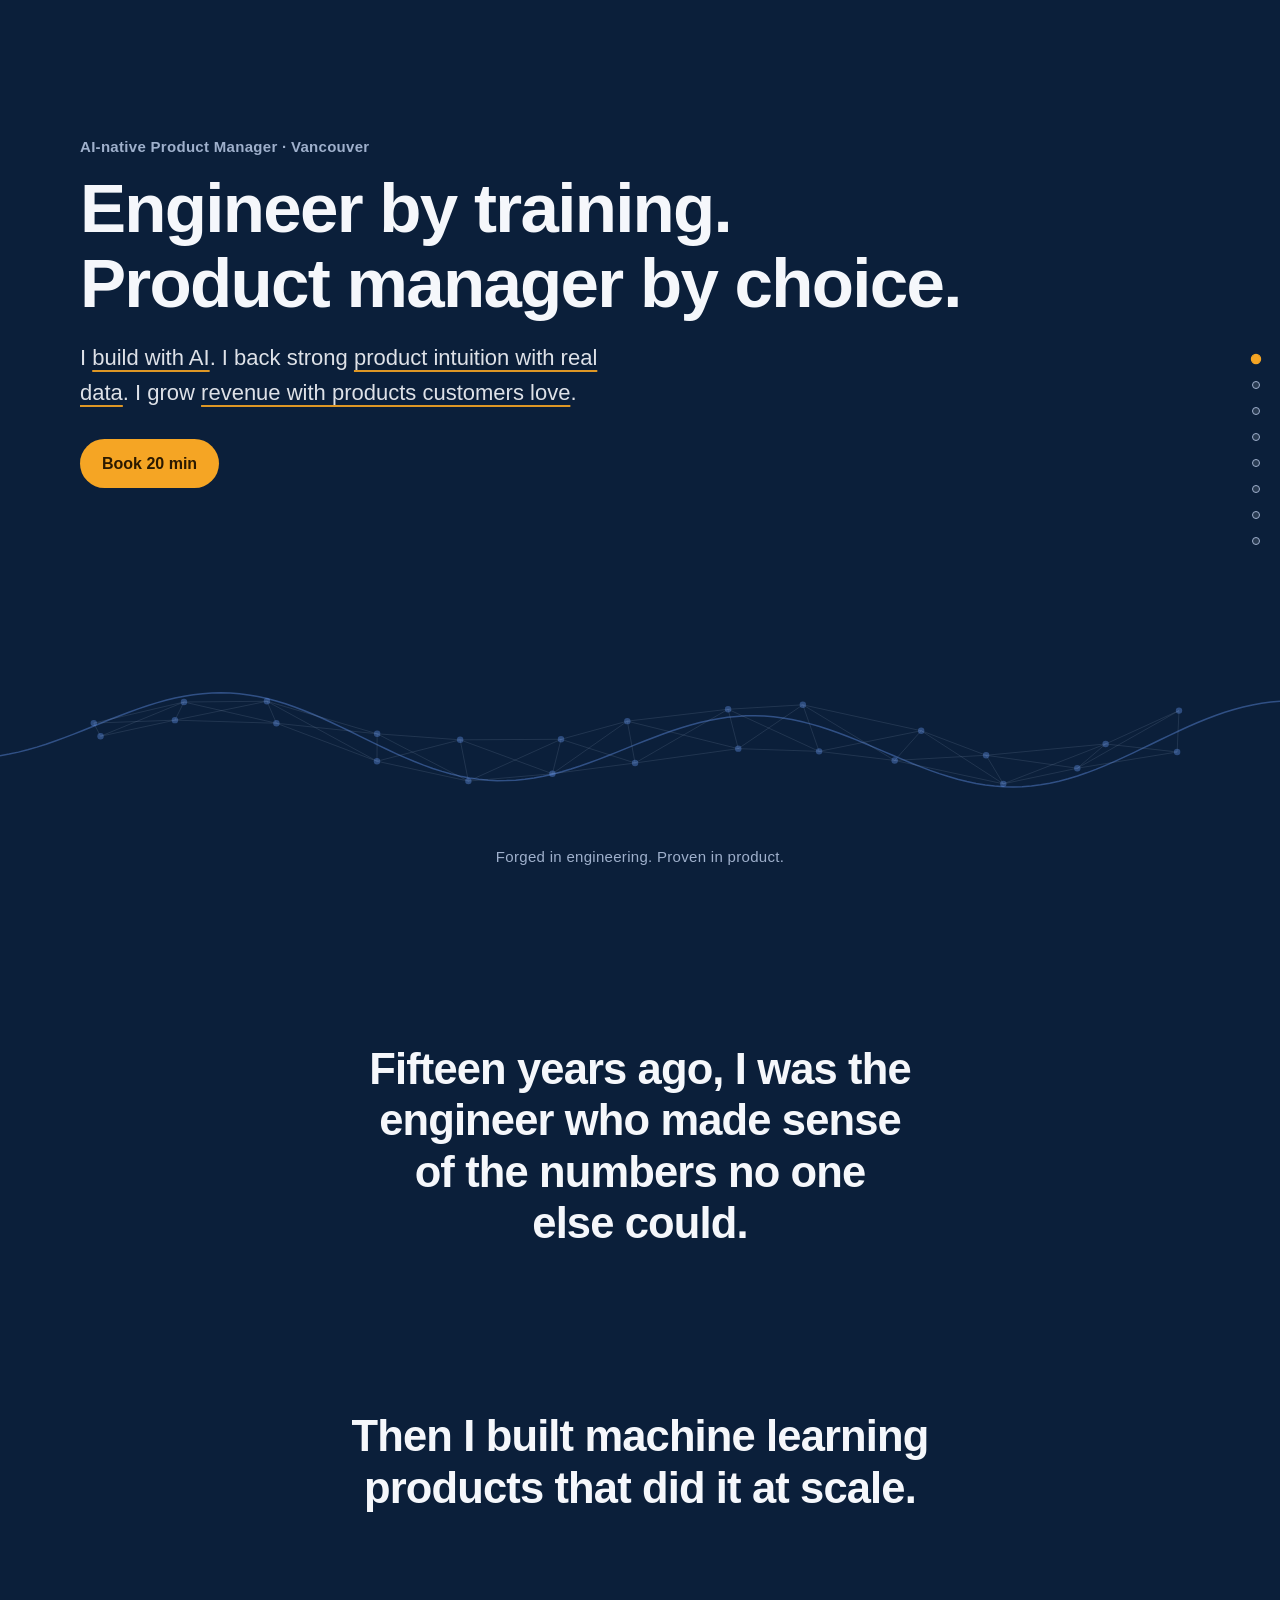
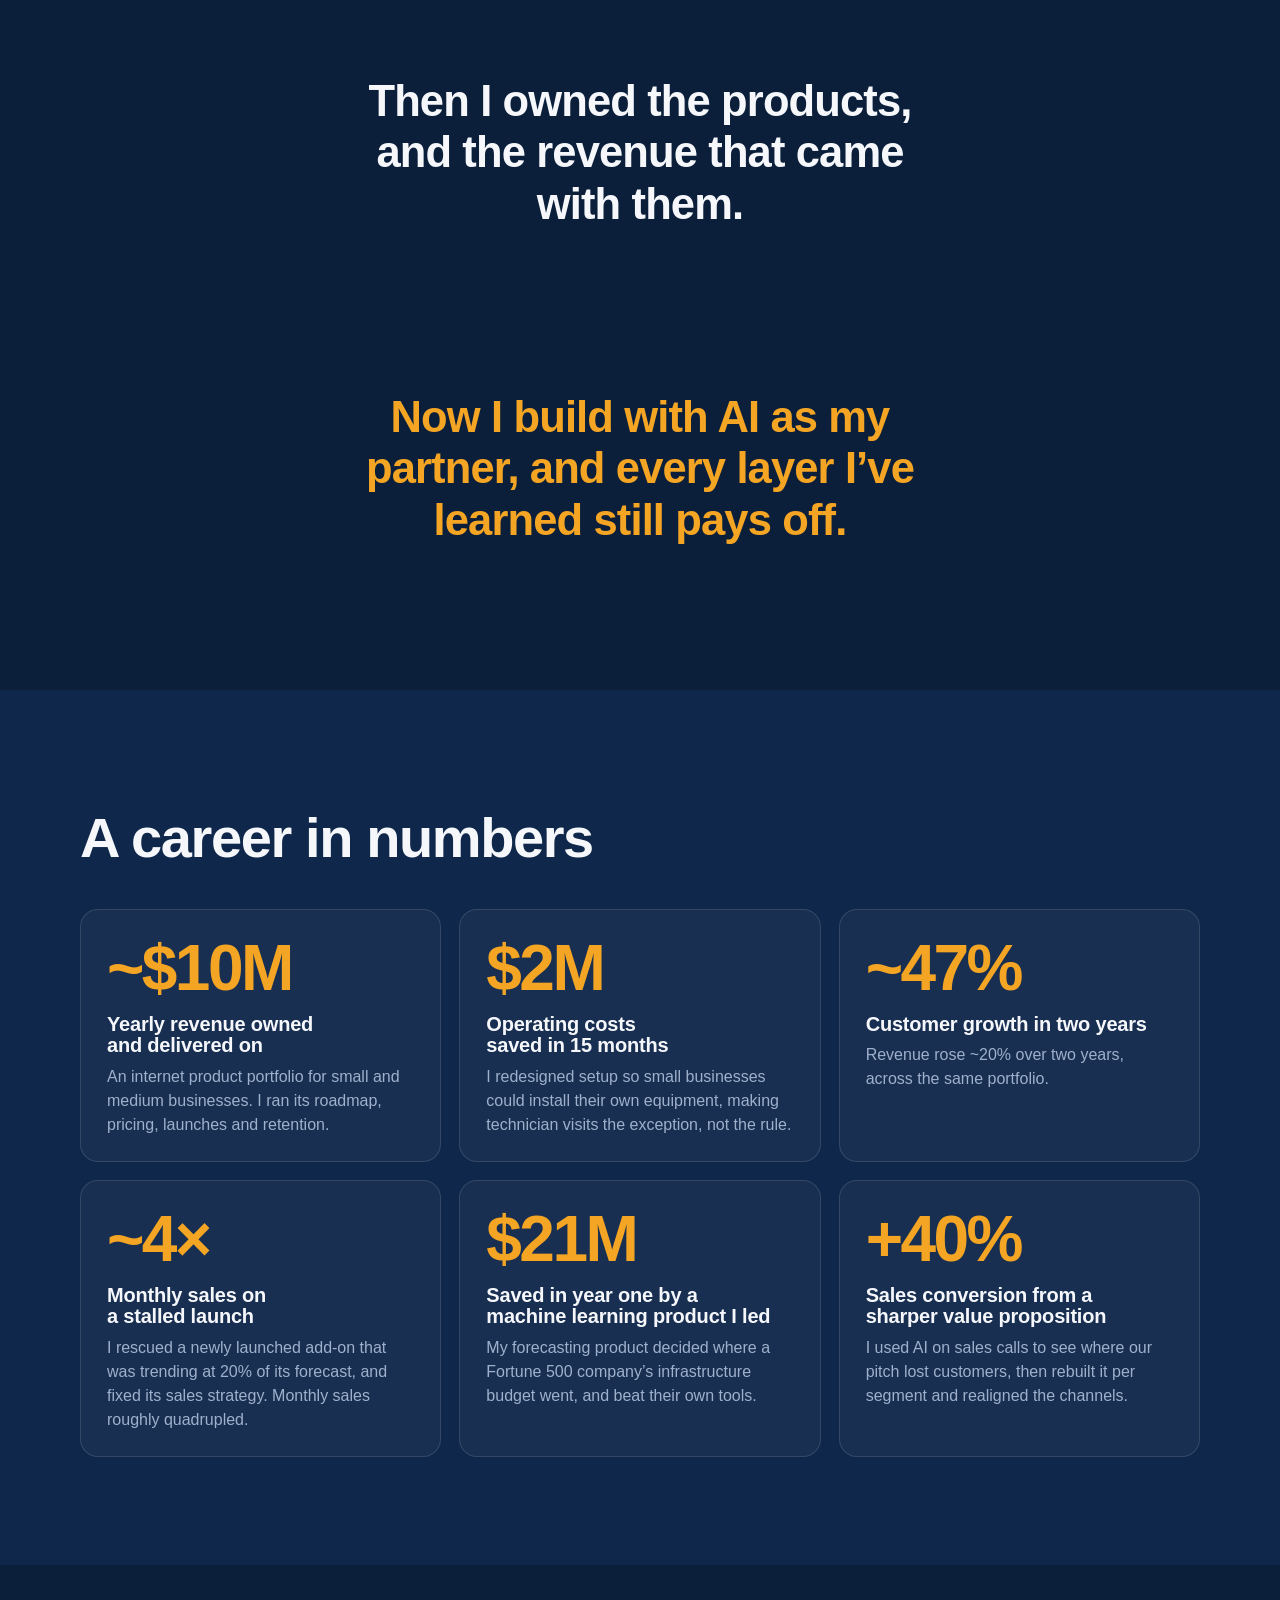
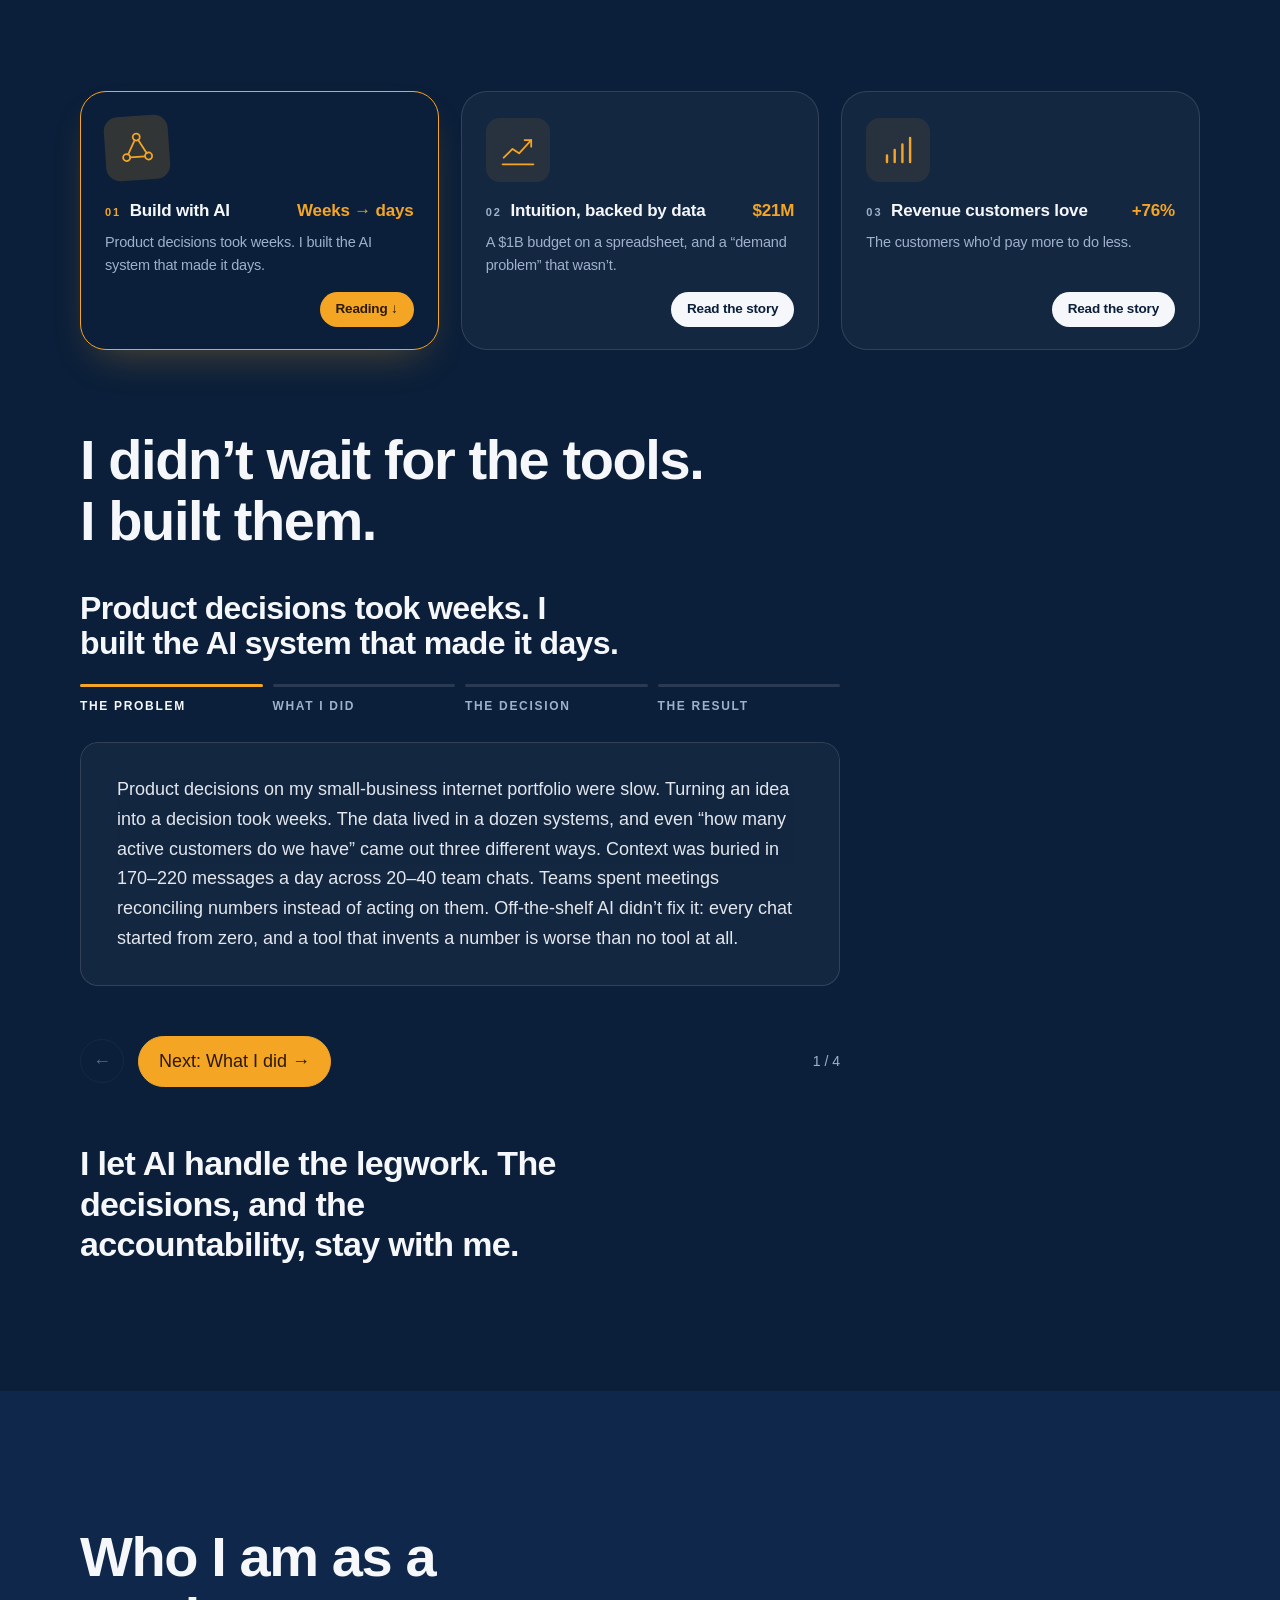
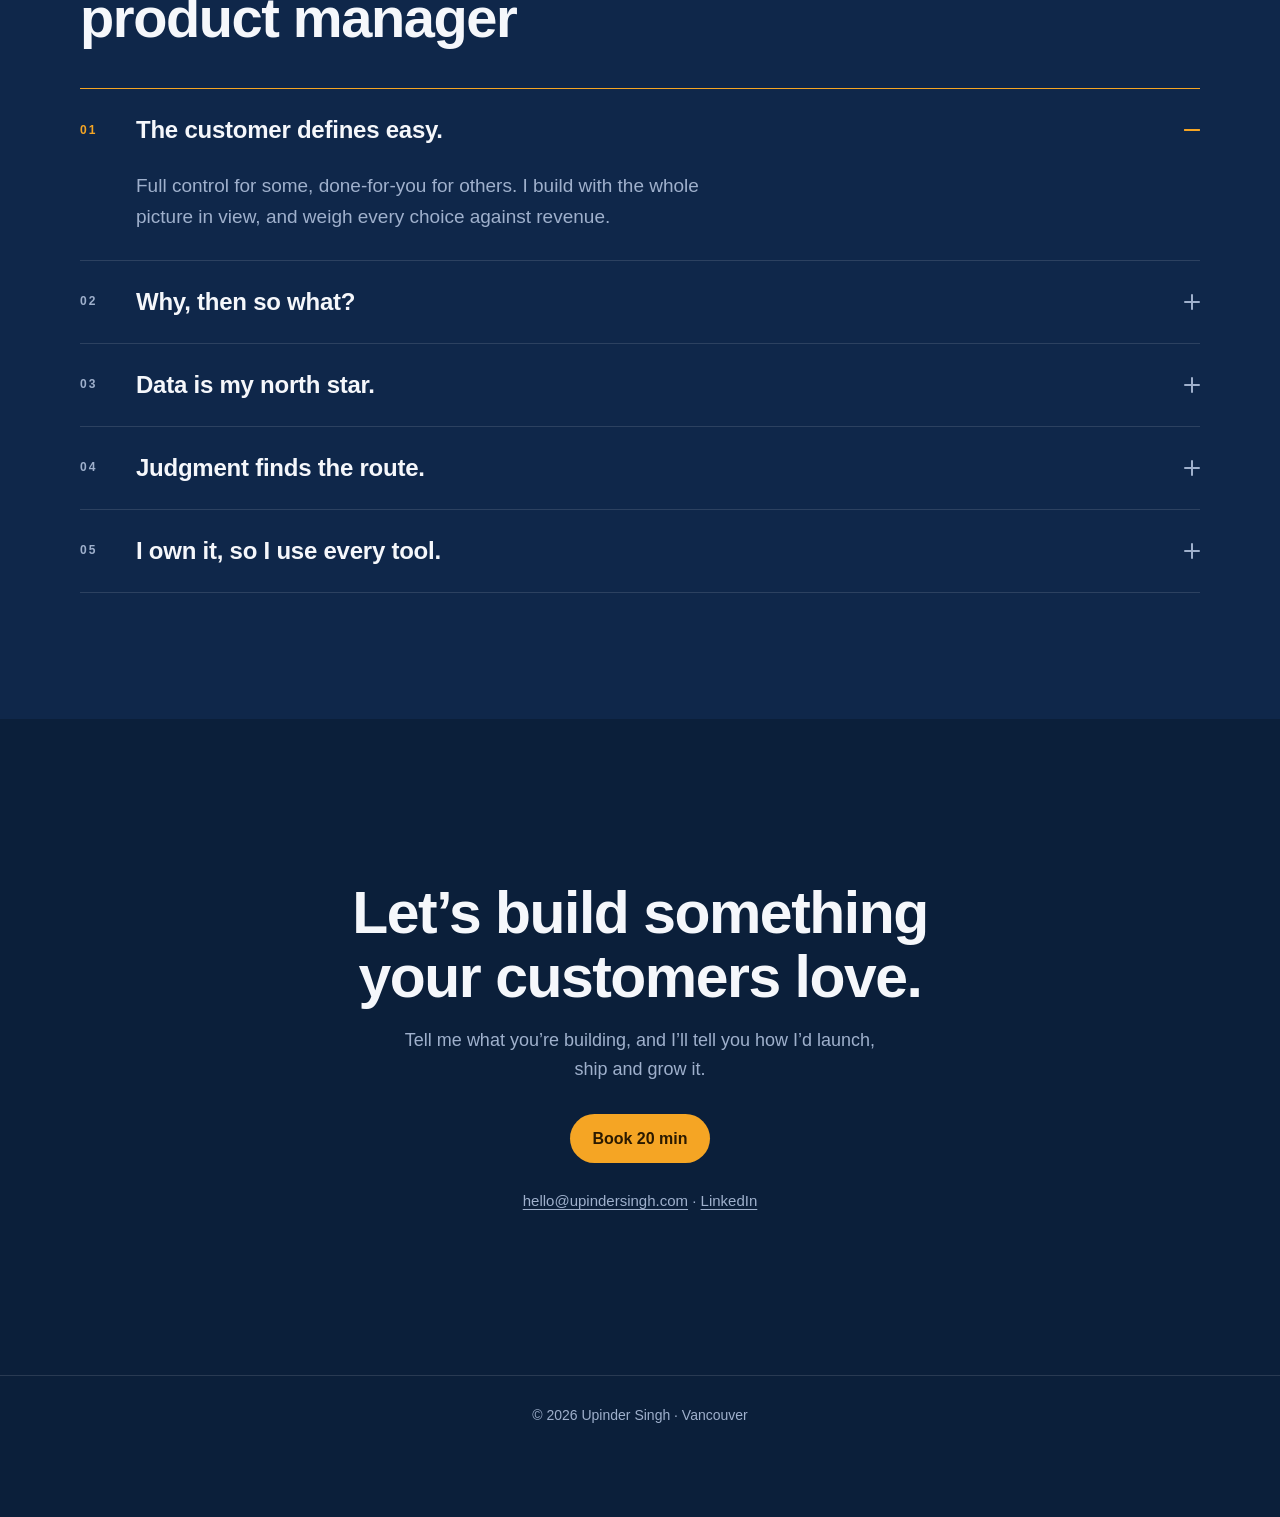
==== public/index.html @ 611c1282 "First Commit" ====
<!DOCTYPE html>
<html lang="en">
<head>
<meta charset="utf-8">
<meta name="viewport" content="width=device-width,initial-scale=1">
<title>Upinder Singh &middot; AI-native Product Manager</title>
<meta name="description" content="Upinder Singh &middot; AI-native Product Manager. I build with AI. I back strong product intuition with real data. I grow revenue with products customers love.">
<link rel="canonical" href="https://upindersingh.com/">
<meta property="og:type" content="website">
<meta property="og:url" content="https://upindersingh.com/">
<meta property="og:title" content="Upinder Singh &middot; AI-native Product Manager">
<meta property="og:description" content="Upinder Singh &middot; AI-native Product Manager. I build with AI. I back strong product intuition with real data. I grow revenue with products customers love.">
<meta property="og:site_name" content="Upinder Singh">
<meta property="og:locale" content="en_CA">
<meta property="og:image" content="https://upindersingh.com/og-image.png">
<meta property="og:image:width" content="1200">
<meta property="og:image:height" content="630">
<meta property="og:image:alt" content="Upinder Singh, AI-native Product Manager, Vancouver">
<meta name="twitter:card" content="summary_large_image">
<meta name="twitter:image" content="https://upindersingh.com/og-image.png">
<meta name="color-scheme" content="dark">
<meta name="theme-color" content="#0b1f3a">
<link rel="icon" href="/favicon.ico" sizes="32x32">
<link rel="icon" href="/favicon.svg" type="image/svg+xml">
<link rel="apple-touch-icon" href="/apple-touch-icon.png">
<script src="/js/flag.2026112501.js"></script>
<link rel="stylesheet" href="/css/site.2026112511.css">
<script src="/js/site.2026112511.js" defer></script>
<script type="application/ld+json">{"@context":"https://schema.org","@type":"Person","name":"Upinder Singh","jobTitle":"AI-native Product Manager","url":"https://upindersingh.com/","address":{"@type":"PostalAddress","addressLocality":"Vancouver","addressRegion":"BC","addressCountry":"CA"},"sameAs":["https://www.linkedin.com/in/upindersingh86"]}</script>
</head>
<body>
<a class="skip" href="#main">Skip to content</a>

<nav class="nav" aria-label="Sections">
  <a href="#hero" data-s="hero"><span>Intro</span><i></i></a>
  <a href="#years" data-s="years"><span>15 years</span><i></i></a>
  <a href="#numbers" data-s="numbers"><span>Numbers</span><i></i></a>
  <a href="#build" data-s="build"><span>Build with AI</span><i></i></a>
  <a href="#data" data-s="data"><span>Intuition + data</span><i></i></a>
  <a href="#revenue" data-s="revenue"><span>Revenue</span><i></i></a>
  <a href="#who" data-s="who"><span>Who I am</span><i></i></a>
  <a href="#book" data-s="book"><span>Book</span><i></i></a>
</nav>


<main id="main">
<section id="hero" aria-label="Introduction">
  <canvas id="wave" aria-hidden="true"></canvas>
  <div class="hint" id="prompt" aria-hidden="true">Move to tune <span class="meter"><i id="meter"></i></span></div>
  <div class="heroCopy">
    <div class="wrap">
      <div class="kicker">AI-native Product Manager &middot;&nbsp;Vancouver</div>
      <h1>Engineer by training.<br>Product manager by&nbsp;choice.</h1>
      <p class="sub">I <a class="u" href="#build">build with AI</a>. I back strong <a class="u" href="#data">product intuition with real data</a>. I grow <a class="u" href="#revenue">revenue with products customers love</a>.</p>
      <a class="btn" href="https://cal.com/meet-upinder/intro" target="_blank" rel="noopener noreferrer">Book 20 min<span class="sr"> (opens in a new tab)</span></a>
    </div>
  </div>
  <div class="tag">Forged in engineering. Proven in&nbsp;product.</div>
</section>

<section id="years" aria-label="Fifteen years">
  <div class="wrap lines">
    <p>Fifteen years ago, I was the engineer who made sense of the numbers no one else could.</p>
    <p>Then I built machine learning products that did it at scale.</p>
    <p>Then I owned the products, and the revenue that came with them.</p>
    <p class="em">Now I build with AI as my partner, and every layer I&rsquo;ve learned still pays off.</p>
  </div>
</section>

<section id="numbers" aria-labelledby="numH">
  <div class="wrap">
    <h2 class="secH" id="numH">A career in numbers</h2>
    <div class="tiles">
      <div class="tile rv"><div class="n" data-p="~$" data-v="10" data-s="M"><span class="cnt" aria-hidden="true">~$10M</span><span class="sr">~$10M</span></div><h3>Yearly revenue owned and delivered on</h3><p>An internet product portfolio for small and medium businesses. I ran its roadmap, pricing, launches and retention.</p></div>
      <div class="tile rv"><div class="n" data-p="$" data-v="2" data-s="M"><span class="cnt" aria-hidden="true">$2M</span><span class="sr">$2M</span></div><h3>Operating costs saved in 15 months</h3><p>I redesigned setup so small businesses could install their own equipment, making technician visits the exception, not the rule.</p></div>
      <div class="tile rv"><div class="n" data-p="~" data-v="47" data-s="%"><span class="cnt" aria-hidden="true">~47%</span><span class="sr">~47%</span></div><h3>Customer growth in two years</h3><p>Revenue rose ~20% over two years, across the same portfolio.</p></div>
      <div class="tile rv"><div class="n" data-p="~" data-v="4" data-s="&times;"><span class="cnt" aria-hidden="true">~4&times;</span><span class="sr">~4&times;</span></div><h3>Monthly sales on a stalled launch</h3><p>I rescued a newly launched add-on that was trending at 20% of its forecast, and fixed its sales strategy. Monthly sales roughly quadrupled.</p></div>
      <div class="tile rv"><div class="n" data-p="$" data-v="21" data-s="M"><span class="cnt" aria-hidden="true">$21M</span><span class="sr">$21M</span></div><h3>Saved in year one by a machine learning product I led</h3><p>My forecasting product decided where a Fortune 500 company&rsquo;s infrastructure budget went, and beat their own tools.</p></div>
      <div class="tile rv"><div class="n" data-p="+" data-v="40" data-s="%"><span class="cnt" aria-hidden="true">+40%</span><span class="sr">+40%</span></div><h3>Sales conversion from a sharper value proposition</h3><p>I used AI on sales calls to see where our pitch lost customers, then rebuilt it per segment and realigned the channels.</p></div>
    </div>
  </div>
</section>

<section id="proof" aria-label="Proof of the three promises">
 <div class="wrap">
  <nav class="tabs pcards" aria-label="Pillars">
    <a class="tab pcard" href="#build" data-t="build"><span class="pvizw"><svg class="picon" viewBox="0 0 40 40" aria-hidden="true" focusable="false"><g fill="none" stroke="#f5a524" stroke-width="1.6" stroke-linecap="round"><circle cx="10" cy="28" r="3.2"/><circle cx="20" cy="10" r="3.2"/><circle cx="30" cy="28" r="3.2"/><path d="M11.6 25.2L18.4 12.8M21.6 12.8L28.4 25.2M13.2 28H26.8"/></g></svg></span><span class="pbody"><span class="ptop"><span class="ptl"><span class="tn">01</span> <span class="tl">Build with AI</span></span><span class="pstat">Weeks &rarr; days</span></span><span class="pdesc">Product decisions took weeks. I built the AI system that made it days.</span><span class="pbtn"><span class="pb1">Read the story</span><span class="pb2">Reading &darr;</span></span></span></a>
    <a class="tab pcard" href="#data" data-t="data"><span class="pvizw"><svg class="picon" viewBox="0 0 40 40" aria-hidden="true" focusable="false"><g fill="none" stroke="#f5a524" stroke-width="1.6" stroke-linecap="round" stroke-linejoin="round"><path d="M6 33H34"/><path d="M7 27L15 19L21 23L32 11"/><path d="M26 11H32V17"/></g></svg></span><span class="pbody"><span class="ptop"><span class="ptl"><span class="tn">02</span> <span class="tl">Intuition, backed by data</span></span><span class="pstat">$21M</span></span><span class="pdesc">A $1B budget on a spreadsheet, and a &ldquo;demand problem&rdquo; that wasn&rsquo;t.</span><span class="pbtn"><span class="pb1">Read the story</span><span class="pb2">Reading &darr;</span></span></span></a>
    <a class="tab pcard" href="#revenue" data-t="revenue"><span class="pvizw"><svg class="picon" viewBox="0 0 40 40" aria-hidden="true" focusable="false"><g fill="none" stroke="#f5a524" stroke-width="2.2" stroke-linecap="round"><path d="M10 31V25M17 31V20M24 31V15M31 31V9"/></g></svg></span><span class="pbody"><span class="ptop"><span class="ptl"><span class="tn">03</span> <span class="tl">Revenue customers love</span></span><span class="pstat">+76%</span></span><span class="pdesc">The customers who&rsquo;d pay more to do less.</span><span class="pbtn"><span class="pb1">Read the story</span><span class="pb2">Reading &darr;</span></span></span></a>
  </nav>

  <div class="panel" id="build" aria-labelledby="buildH">
    <div class="lab">01 &middot; Build with AI</div>
    <h2 class="secH" id="buildH">I didn&rsquo;t wait for the tools.<br class="d"> I&nbsp;built&nbsp;them.</h2>
    <article class="story">
      <span class="stat">Weeks &rarr; days</span><h3 class="storyH">Product decisions took weeks. I built the AI system that made it days.</h3>
      <div class="beats">
        <div class="bcard rv"><div class="k">The problem</div><p>Product decisions on my small-business internet portfolio were slow. Turning an idea into a decision took weeks. The data lived in a dozen systems, and even &ldquo;how many active customers do we have&rdquo; came out three different ways. Context was buried in 170&ndash;220 messages a day across 20&ndash;40 team chats. Teams spent meetings reconciling numbers instead of acting on them. Off-the-shelf AI didn&rsquo;t fix it: every chat started from zero, and a tool that invents a number is worse than no tool at all.</p></div>
        <div class="bcard rv"><div class="k">What I did</div><p>I designed and built my own AI operating system for product work, from scratch, on Claude and Google&rsquo;s tools. A lead agent routes each question to one of about 10 specialist agents covering areas like retention, growth, pricing and operations. One of them exists only to attack every plan before it reaches leadership. A decision ledger keeps a running record of what was decided, why, and on what evidence, so nothing is forgotten between conversations. Underneath it, I joined three separate systems into one dataset on Google Cloud Platform (GCP).</p></div>
        <div class="bcard rv"><div class="k">The decision</div><p>I built in two rules most AI setups skip. The first: autonomy is proven, not assumed. A new agent only drafts, every number needs a source, and I approve. As its track record builds, it moves up approval tiers and handles routine calls on its own; if its scores slip, it moves back down. The second: every agent has to earn its place. I started with 20, saw them overlapping and blurring who owned what, and cut back to about 10. Each is now scored on what it adds, and the weak ones get merged or retired.</p></div>
        <div class="bcard rv"><div class="k">The result</div><p>Ideation to product decision went from weeks to days. Three conflicting customer counts became one trusted number. Twenty-five data disputes went into a single log, and each one was tracked to an answer instead of being re-argued. Two hundred messages a day became one ranked brief. A weekly leadership report that took half a day now builds itself from live data.</p></div>
      </div>
    </article>
    <p class="closer rv">I let AI handle the legwork. The decisions, and the accountability, stay with&nbsp;me.</p>
  </div>

  <div class="panel" id="data" aria-labelledby="dataH">
    <div class="lab">02 &middot; Intuition, backed by data</div>
    <h2 class="secH" id="dataH">Intuition guides.<br class="d"> Data&nbsp;anchors.</h2>
    <p class="intro rv">Any system is only as good as the numbers going into it. Reporting what a number says is easy. I&rsquo;ve spent fifteen years asking why it says that, and what it costs the business if nobody asks.</p>
    <article class="story">
      <span class="stat">$21M saved in year one</span><h3 class="storyH">$1B a year, planned on a spreadsheet that was wrong 4 times in&nbsp;10</h3>
      <div class="beats">
        <div class="bcard rv"><div class="k">The problem</div><p>Our Fortune 500 client spends about $1B a year on infrastructure in one region alone. Their leadership set us an audacious goal: cut that spend by 10% within two years and improve customer experience at the same time. But the static, outdated spreadsheet-based solution they used to decide where to upgrade got only 59% of the calls right. Money went into upgrades nobody needed, while places that did need one were missed and customers there lived with slow service.</p></div>
        <div class="bcard rv"><div class="k">What I did</div><p>I was the lead product manager for a Bay Area AI startup&rsquo;s flagship machine learning product: a forecaster that studies years of usage history to predict where demand will outgrow what&rsquo;s in place, so money goes there first. The existing solution ran on rules that looked back only 18 months, so I trained our model on 36, long enough to tell a one-off spike from real growth. From there I kept tuning the model&rsquo;s parameters so it got sharper with every round. Before any change counted, I ran it against new builds still waiting for funding, to see which ones the model would back and which it would hold.</p></div>
        <div class="bcard rv"><div class="k">The decision</div><p>As product manager, I decided which signals the model should weigh most, drawing on years in the industry and my read of that market. Then, instead of a polished demo, I proposed a head-to-head on their own data: our model against their in-house tools, on the same sites over the same four months. It tested the method and built trust in the same move. If the model was as good as I believed, their planners would see it in their own numbers.</p></div>
        <div class="bcard rv"><div class="k">The result</div><p>In year one, the first version (MVP) alone saved $21M, 2.1% of the yearly budget. The client&rsquo;s spreadsheet got about 6 of every 10 upgrade calls right; our model got 8 (59% &rarr; 81%). Upgrades nobody needed dropped from 213 to 76. Upgrades that were needed but missed dropped from 121 to 49. It remains one of the startup&rsquo;s headline products. Full results are in the white paper I co-authored with a Big Four consulting firm.</p></div>
      </div>
    </article>
    <article class="story">
      <span class="stat">A $0 fix to a record cancellation spike</span><h3 class="storyH">The &ldquo;demand problem&rdquo; that wasn&rsquo;t</h3>
      <div class="beats">
        <div class="bcard rv"><div class="k">The problem</div><p>I owned the internet product portfolio for small businesses at one of Canada&rsquo;s largest tech companies, about $10M a year in revenue. In 2026, cancellations ran 40% higher than the year before, while the customer base grew only 24%. Then came a record month of cancellations. Small businesses were leaving at the fastest pace we&rsquo;d seen, and each one took recurring revenue with it. Leadership needed an answer before the holiday sales peak. The room&rsquo;s first guesses were price and product quality.</p></div>
        <div class="bcard rv"><div class="k">What I did</div><p>The data had been sitting there all along; nobody had pulled it apart. I did it myself, querying the raw data on Google Cloud Platform (GCP). I broke down every cancellation by how the customer was sold and when their contract ended. The spike wasn&rsquo;t spread across the business. Most of it came from subscriptions sold as add-ons to business phone plans, now reaching the end of two-year contracts. More than half of those businesses had never used the internet service once. My investigation ended at a badly placed sales discount. A business got a discount on its phone plan if it also had internet with us, with no minimum spend. So sellers added our product to unlock the discount, and customers ended up paying for a service they never needed. Two years later, they left.</p></div>
        <div class="bcard rv"><div class="k">The decision</div><p>Fixing the discount meant fewer new sales in the short term, which is a hard sell when teams are measured on volume. I made the case to directors as value over volume: every customer signed through that loophole was a cancellation two years out. My fix cost nothing: set a minimum spend to qualify for the discount. To protect the customers we keep, I built a churn prediction model, which flags new customers who look likely to leave while there&rsquo;s still time to win them back.</p></div>
        <div class="bcard rv"><div class="k">The result</div><p>I won director buy-in across 5 teams. The minimum-spend rule went live two weeks before Black Friday, so the busiest sales season of the year brings in customers who actually want the service. This is a deliberate long-term play: the payoff shows up as those contracts renew instead of cancel. My churn model tracks exactly that, so the gain doesn&rsquo;t quietly slip away.</p></div>
      </div>
    </article>
  </div>

  <div class="panel" id="revenue" aria-labelledby="revH">
    <div class="lab">03 &middot; Revenue from products customers love</div>
    <h2 class="secH long" id="revH">Keeping the right customers is half of it. <span class="l2">The other half is finding the ones nobody is building for yet.</span></h2>
    <article class="story">
      <span class="stat">+76% revenue in year two</span><h3 class="storyH">The customers who&rsquo;d pay more to do&nbsp;less</h3>
      <div class="beats">
        <div class="bcard rv"><div class="k">The problem</div><p>I owned the internet product for small businesses. Most small businesses want to be in control, so self-install was the default, and it worked for them. But in my experience, about 1 in 5 want the opposite. They have the budget, but not the time, the know-how or the appetite to climb a ladder. Our offer was built for the do-it-yourself majority, so these businesses had nothing designed for them. That meant revenue we weren&rsquo;t capturing, from customers ready to pay for the right service.</p></div>
        <div class="bcard rv"><div class="k">What I did</div><p>I went to them. I visited and interviewed 20 small businesses across British Columbia and asked two things: what would it take for you to install this yourself, and what would white-glove service mean to you? The first answer was a firm no: no time, no climbing ladders, no risk of getting it wrong. The second answer gave me a spec. Then I ran support calls through an LLM (a large language model) to find where hands-off customers struggled and when. Together, that showed exactly what this group needed, and that they&rsquo;d pay for it.</p></div>
        <div class="bcard rv"><div class="k">The decision</div><p>I made it a paid premium tier, not a free add-on. This group valued the service, and pricing it that way turned their need into a new revenue stream. I mapped the customer journey end to end, from first order to first bill, and rallied tech, marketing, sales and support behind it. Ordering got simpler. A concierge booked the install for the customer. Technicians arrived with the ladders, brackets and mounting frames they needed to finish in one visit. Seven days later, we circled back to make sure we&rsquo;d given them the service they&rsquo;d paid a premium for.</p></div>
        <div class="bcard rv"><div class="k">The result</div><p>Revenue from the tier grew 76% in its second year. Premium subscribers grew 5&times; since launch, and their customer satisfaction scores rose 15 points.</p></div>
      </div>
    </article>
  </div>
 </div>
</section>

<section id="who" aria-labelledby="whoH">
  <div class="wrap">
    <h2 class="secH" id="whoH">Who I am as a product manager</h2>
    <ul class="pillars">
      <li class="rv"><b>The customer defines easy.</b> <span>Full control for some, done-for-you for others. I build with the whole picture in view, and weigh every choice against revenue.</span></li>
      <li class="rv"><b>Why, then so what?</b> <span>&ldquo;Why?&rdquo; tells me what&rsquo;s really going on. &ldquo;So what?&rdquo; tells me whether it matters, and what it costs if nobody acts.</span></li>
      <li class="rv"><b>Data is my north star.</b> <span>Every decision starts with the numbers, and every launch is measured against them.</span></li>
      <li class="rv"><b>Judgment finds the route.</b> <span>Data shows where to go. Judgment turns an option that looks good on paper into one that works in the real world, and sometimes into an answer no spreadsheet would suggest.</span></li>
      <li class="rv"><b>I own it, so I use every tool.</b> <span>The outcome is mine, so I reach for whatever gets it done, from an AI agent to a plain conversation with the customer. Often the simplest one wins.</span></li>
    </ul>
  </div>
</section>

<section id="book" aria-labelledby="bookH">
  <div class="wrap">
    <h2 id="bookH">Let&rsquo;s build something your customers love.</h2>
    <p>Tell me what you&rsquo;re building, and I&rsquo;ll tell you how I&rsquo;d launch, ship and grow it.</p>
    <a class="btn" id="bookBtn" href="https://cal.com/meet-upinder/intro" target="_blank" rel="noopener noreferrer">Book 20 min<span class="sr"> (opens in a new tab)</span></a>
    <div class="contact"><a href="mailto:hello@upindersingh.com">hello@upindersingh.com</a> &middot; <a href="https://www.linkedin.com/in/upindersingh86" target="_blank" rel="noopener noreferrer">LinkedIn<span class="sr"> (opens in a new tab)</span></a></div>
  </div>
</section>
</main>

<footer>&copy; 2026 Upinder Singh &middot; Vancouver</footer>
<a class="btn float hide" id="floatBook" href="https://cal.com/meet-upinder/intro" target="_blank" rel="noopener noreferrer">Book 20 min<span class="sr"> (opens in a new tab)</span></a>
</body>
</html>
---- css/site.2026112511.css ----
/* upindersingh.com · navy + amber · system fonts only, no third-party assets */
:root{color-scheme:dark;--sans:-apple-system,BlinkMacSystemFont,"SF Pro Display","SF Pro Text","Segoe UI",Roboto,Helvetica,Arial,sans-serif;
--bg:#0b1f3a;--bg2:#0f274a;--ink:#f5f7fb;--mute:#9fb0cc;--line:rgba(255,255,255,.12);--acc:#f5a524;--accInk:#2b1a00;--wave:#6ea0ff;--card:rgba(255,255,255,.04)}
*{box-sizing:border-box;min-width:0}
html{scroll-behavior:smooth;background:var(--bg)}
body{margin:0;background:var(--bg);color:var(--ink);font:18px/1.6 var(--sans);-webkit-font-smoothing:antialiased;overflow-x:clip}
a{color:inherit}
h1,h2,h3{margin:0;letter-spacing:-.025em;line-height:1.08;font-weight:700;text-wrap:balance;overflow-wrap:break-word}
p{text-wrap:pretty}
section{position:relative;scroll-margin-top:0}
.wrap{width:min(1120px,100% - 48px);margin-inline:auto}
.kicker{font-size:15px;font-weight:600;letter-spacing:.02em;color:var(--mute)}
.btn{display:inline-flex;align-items:center;gap:8px;background:var(--acc);color:var(--accInk);text-decoration:none;font-weight:600;font-size:16px;padding:12px 22px;border-radius:999px;transition:transform .15s}
.btn:hover{transform:translateY(-1px)}
a:focus-visible,button:focus-visible{outline:2px solid var(--acc);outline-offset:3px;border-radius:4px}
.btn:focus-visible{border-radius:999px}

/* Hero */
#hero{min-height:max(100svh,560px);height:auto;overflow:hidden;display:flex;flex-direction:column}
#wave{position:absolute;inset:0;width:100%;height:100%}
.hint{position:absolute;right:max(24px,calc((100% - 1120px)/2));bottom:calc(3.5% + 2px);font-size:13px;color:var(--mute);display:flex;align-items:center;gap:10px;transition:opacity .6s}
.hint.off{opacity:0}
.meter{display:inline-block;width:70px;height:2px;background:var(--line);border-radius:2px;overflow:hidden}
.meter i{display:block;height:100%;width:100%;background:var(--acc);transform:scaleX(0);transform-origin:left}
.heroCopy{position:relative;padding-top:clamp(64px,15svh,160px);animation:in .9s ease both}
@keyframes in{from{opacity:0;transform:translateY(10px)}to{opacity:1;transform:none}}
.heroCopy h1{font-size:clamp(34px,5.4vw,76px);margin:12px 0 20px}
.heroCopy p.sub{font-size:clamp(18px,1.8vw,22px);max-width:46ch;opacity:.9;margin:0 0 28px}
.u{text-decoration:underline;text-decoration-color:var(--acc);text-decoration-thickness:1.5px;text-underline-offset:5px}
.u:hover{color:var(--acc)}
.tag{position:relative;margin-top:auto;padding:clamp(150px,24svh,250px) 24px 3.5svh;text-align:center;color:var(--mute);font-size:15px;letter-spacing:.02em}

/* Fifteen years */
#years{padding:clamp(100px,16vh,180px) 0}
.lines{text-align:center}
.lines p{font-size:clamp(26px,3.4vw,44px);line-height:1.18;letter-spacing:-.02em;font-weight:600;margin:0 auto 18vh;max-width:24ch;transition:opacity .8s,transform .8s}
.lines p:last-child{margin-bottom:0}
.js .lines p:not(.on){opacity:0;transform:translateY(16px)}
.lines p.em{color:var(--acc)}

/* Shared section heads */
.secH{font-size:clamp(32px,4.4vw,56px);margin:10px 0 40px;max-width:22ch}
.lab{font-size:13px;letter-spacing:.14em;text-transform:uppercase;color:var(--acc);font-weight:700}

/* Numbers */
#numbers{padding:clamp(80px,12vh,140px) 0;background:var(--bg2)}
.tiles{display:grid;grid-template-columns:repeat(auto-fit,minmax(min(300px,100%),1fr));gap:18px}
.tile{background:var(--card);border:1px solid var(--line);border-radius:18px;padding:26px 26px 24px}
.tile .n{font-size:clamp(44px,5vw,64px);font-weight:800;letter-spacing:-.04em;line-height:1;color:var(--acc);font-variant-numeric:tabular-nums}
.tile h3{font-size:20px;margin:14px 0 8px;letter-spacing:-.01em}
.tile p{margin:0;color:var(--mute);font-size:16px;line-height:1.5}

/* Story panes */
#proof,#who{padding:clamp(90px,14vh,160px) 0}
#who{background:var(--bg2)}
.intro{font-size:clamp(19px,1.8vw,23px);max-width:56ch;margin:-14px 0 52px;opacity:.9}
.story{border-top:1px solid var(--line);padding-top:34px;margin-top:10px}
.story+.story{margin-top:64px}
.storyH{font-size:clamp(23px,2.5vw,32px);margin:0 0 30px;max-width:32ch;letter-spacing:-.02em}
.beat{display:grid;grid-template-columns:170px 1fr;gap:8px 32px;margin:0 0 26px}
.beat .k{font-size:12px;letter-spacing:.14em;text-transform:uppercase;color:var(--mute);font-weight:700;padding-top:6px}
.beat p{margin:0;max-width:60ch;opacity:.92}
.beat a{text-decoration-color:var(--acc);text-underline-offset:3px}
.beat a:hover{color:var(--acc)}
.closer{font-size:clamp(24px,2.8vw,34px);font-weight:700;letter-spacing:-.02em;max-width:26ch;margin:56px 0 0;line-height:1.2}

/* Who I am */
.pillars{list-style:none;margin:0;padding:0;display:grid;gap:0}
.pillars li{padding:24px 0;border-top:1px solid var(--line);display:grid;grid-template-columns:minmax(220px,340px) 1fr;gap:8px 32px;align-items:baseline}
.pillars li:last-child{border-bottom:1px solid var(--line)}
.pillars b{font-size:clamp(20px,2vw,24px);letter-spacing:-.01em;line-height:1.25}
.pillars span{color:var(--mute);max-width:54ch}

/* Close */
#book{padding:clamp(110px,18vh,190px) 0;text-align:center}
#book h2{font-size:clamp(34px,4.6vw,60px);max-width:18ch;margin:0 auto 18px}
#book p{color:var(--mute);max-width:48ch;margin:0 auto 30px}
.contact{margin-top:26px;font-size:15px;color:var(--mute)}
.contact a{text-underline-offset:3px}
.contact a:hover{color:var(--acc)}
footer{padding:28px 0 90px;text-align:center;color:var(--mute);font-size:14px;border-top:1px solid var(--line)}

/* Navigator */
.nav{position:fixed;right:12px;top:50%;transform:translateY(-50%);display:flex;flex-direction:column;gap:2px;z-index:20}
.nav a{position:relative;display:flex;align-items:center;justify-content:center;width:24px;height:24px;text-decoration:none;font-size:12px;color:var(--mute)}
.nav a span{position:absolute;right:26px;pointer-events:none;opacity:0;transform:translateX(6px);transition:.2s;white-space:nowrap;background:var(--bg);padding:1px 6px;border-radius:6px}
.nav a:hover span,.nav a:focus-visible span{opacity:1;transform:none}
.nav a i{width:8px;height:8px;border-radius:50%;background:var(--line);border:1px solid var(--mute);transition:.2s}
.nav a.cur i{background:var(--acc);border-color:var(--acc);transform:scale(1.3)}
.float{position:fixed;right:22px;bottom:22px;z-index:21;box-shadow:0 6px 24px rgba(0,0,0,.3);transition:opacity .3s,transform .3s,visibility 0s}
.float.hide{opacity:0;transform:translateY(12px);pointer-events:none;visibility:hidden;transition:opacity .3s,transform .3s,visibility 0s .3s}

/* Reveal */
.rv{transition:opacity .8s ease,transform .8s ease}
.js .rv:not(.on){opacity:0;transform:translateY(18px)}
.rv.now{transition:none}

@media (max-width:1240px){.nav{display:none}}
@media (max-width:720px){
  .hint{display:none}
  .heroCopy{padding-top:11svh}
  .tag{padding-top:clamp(150px,22svh,220px)}
  .story{padding-bottom:8px}
  .beat,.pillars li{grid-template-columns:1fr}
  .beat .k{padding-top:0}
  .story+.story{margin-top:48px}
  .float{right:16px;bottom:16px}
}
@media (max-width:420px){.heroCopy h1{font-size:31px}.secH{font-size:30px}}
@media (max-width:360px){.kicker{font-size:13px}.tag{font-size:14px}}
@media (prefers-reduced-motion:reduce){*{transition:none!important;animation:none!important;scroll-behavior:auto!important}.js .rv,.js .lines p{opacity:1!important;transform:none!important}}

/* 404 */
#nf{padding:22vh 0;text-align:left}
#nf h1{font-size:clamp(34px,4.6vw,60px);margin:10px 0 28px;max-width:18ch}
.secH.long{font-size:clamp(28px,3.6vw,46px);max-width:none}
.secH .l2{display:block;text-wrap:balance}
@media (max-width:720px){br.d{display:none}.float{padding:9px 16px;font-size:14px}}

/* Accessibility helpers */
.sr{position:absolute;width:1px;height:1px;overflow:hidden;clip-path:inset(50%);white-space:nowrap}
.skip{position:absolute;left:-9999px;top:0}
.skip:focus{left:16px;top:16px;z-index:30;background:var(--acc);color:var(--accInk);padding:8px 14px;border-radius:8px;text-decoration:none;font-weight:600}
@media (min-width:721px) and (orientation:portrait){.heroCopy{padding-top:22svh}}

/* Print / Save as PDF */
@media print{
  html,body{background:#fff!important;color:#111!important}
  .rv,.lines p{opacity:1!important;transform:none!important;transition:none!important}
  .nav,.float,#wave,.hint,.btn,.skip{display:none!important}
  #hero{min-height:0;display:block}
  .heroCopy{padding-top:0;animation:none}
  .tag{padding:16px 0 0;text-align:left}
  #years,#numbers,#proof,#who,#book{padding:28px 0;background:none!important}
  .wrap{width:100%}
  .lines p{font-size:20px;color:#111;margin:0 auto .6em}
  .heroCopy h1{font-size:30px}
  .secH,#book h2{font-size:24px;margin-bottom:16px}
  .tiles{grid-template-columns:1fr 1fr}
  .tile{background:none;border-color:#bbb;padding:14px}
  .tile .n{font-size:30px}
  .tile,.beat,.pillars li{break-inside:avoid}
  .story{border-color:#bbb}
  .beat{grid-template-columns:120px 1fr}
  .tile .n,.lab,.lines p.em{color:#8a5a00!important}
  .kicker,.tag,.tile p,.beat .k,.pillars span,#book p,.contact,footer,.intro,.beat p{color:#333!important;opacity:1}
  a{color:#111}
  footer{padding:16px 0}
}

/* story cards */
.story.card{border:1px solid var(--line);border-radius:18px;background:var(--card);padding:0;margin-top:22px;transition:border-color .2s}
.story.card+.story.card{margin-top:22px}
.story.card:hover,.story.card:focus-within{border-color:rgba(245,165,36,.55)}
.card summary{list-style:none;cursor:pointer;padding:28px 32px;display:block;border-radius:18px}
.card summary::-webkit-details-marker{display:none}
.card summary:focus-visible{outline:2px solid var(--acc);outline-offset:3px}
.card .stat{display:block;color:var(--acc);font-weight:800;font-size:clamp(20px,2vw,26px);letter-spacing:-.02em;margin-bottom:10px}
.card .storyH{margin:0 0 16px}
.card .more{display:inline-flex;align-items:center;gap:8px;font-size:14px;font-weight:600;color:var(--ink);opacity:.85}
.card .more::after{content:"";width:8px;height:8px;border-right:2px solid var(--acc);border-bottom:2px solid var(--acc);transform:rotate(45deg) translateY(-2px);transition:transform .2s}
.card details[open] .more::after{transform:rotate(-135deg) translateY(-2px)}
.card .mc{display:none}.card details[open] .mo{display:none}.card details[open] .mc{display:inline}
.card .cbody{padding:4px 32px 10px;border-top:1px solid var(--line);padding-top:28px;margin:0 0 6px}
.card details[open] .rv{opacity:1;transform:none}
@media (max-width:720px){.card summary{padding:22px 20px}.card .cbody{padding:22px 20px 6px}}
@media print{.story.card{border:0;background:none}.card .more{display:none}.card summary{padding:0}.card .cbody{padding:0;border:0}}

/* pillar tabs + horizontal story cards */
.tabs{display:flex;gap:10px;margin:0 0 56px;flex-wrap:wrap}
.tab{display:inline-flex;align-items:center;gap:8px;padding:12px 20px;min-height:44px;border:1px solid var(--line);border-radius:999px;color:var(--ink);text-decoration:none;font-weight:600;font-size:15px;transition:background .2s,border-color .2s,color .2s}
.tab:hover{border-color:var(--acc)}
.tab .tn{color:var(--acc);font-weight:800}
.tab .ts{display:none}
.tab[aria-selected="true"]{background:var(--acc);border-color:var(--acc);color:var(--accInk)}
.tab[aria-selected="true"] .tn{color:var(--accInk)}
.tab:focus-visible{outline:2px solid var(--acc);outline-offset:3px}
.js .panel .lab{display:none}
.panel+.panel{margin-top:110px}
.js .panel+.panel{margin-top:0}
.panel[hidden]{display:none}
.story{border:0;padding:0;margin:0}
.story+.story{margin-top:64px}
.story .stat{display:block;color:var(--acc);font-weight:800;font-size:clamp(20px,2vw,26px);letter-spacing:-.02em;margin-bottom:10px}
.story .storyH{margin:0 0 24px}
.beats{display:grid;grid-template-columns:repeat(2,minmax(0,1fr));gap:18px}
.bcard{border:1px solid var(--line);border-radius:18px;background:var(--card);padding:26px 28px}
.bcard .k{font-size:12px;letter-spacing:.14em;text-transform:uppercase;color:var(--acc);font-weight:700;margin-bottom:12px}
.bcard p{margin:0;font-size:16.5px;line-height:1.62;opacity:.92}
.bcard:last-child{border-color:rgba(245,165,36,.55)}
@media (max-width:820px){.beats{grid-template-columns:1fr}.tab .tl{display:none}.tab .ts{display:inline}.tab:first-child .tl{display:inline}.tabs{gap:8px}.tab{padding:10px 14px;font-size:14px}}
@media print{.tabs{display:none}.panel[hidden]{display:block!important}.js .panel .lab{display:block}.panel+.panel{margin-top:28px!important}.bcard{border:0;background:none;padding:0 0 10px}.beats{grid-template-columns:1fr;gap:8px}.bcard .k{color:#8a5a00}.bcard p{color:#333;opacity:1}}

/* story stepper (JS enhancement; without JS all four cards show) */
.storypick{display:flex;gap:10px;flex-wrap:wrap;margin:0 0 40px}
.spick{font:inherit;font-size:15px;font-weight:700;color:var(--ink);background:transparent;border:1px solid var(--line);border-radius:999px;padding:10px 18px;min-height:44px;cursor:pointer;transition:border-color .2s,background .2s,color .2s}
.spick:hover{border-color:var(--acc)}
.spick[aria-pressed="true"]{border-color:var(--acc);color:var(--acc);background:rgba(245,165,36,.08)}
.story.swap{animation:sIn .45s ease both}
@keyframes sIn{from{opacity:0;transform:translateY(12px)}to{opacity:1;transform:none}}
.steps{display:grid;grid-template-columns:repeat(4,1fr);gap:10px;margin:0 0 22px;max-width:760px}
.step{font:inherit;background:none;border:0;padding:0 0 4px;text-align:left;cursor:pointer;color:var(--mute);font-size:12px;letter-spacing:.14em;text-transform:uppercase;font-weight:700}
.step .bar{display:block;height:3px;border-radius:3px;background:var(--line);margin-bottom:10px;overflow:hidden;position:relative}
.step .bar::after{content:"";position:absolute;inset:0;background:var(--acc);transform:scaleX(0);transform-origin:left;transition:transform .45s ease}
.step.done .bar::after{transform:scaleX(1);opacity:.45}
.step[aria-current="step"]{color:var(--ink)}
.step[aria-current="step"] .bar::after{transform:scaleX(1);opacity:1}
.step:focus-visible{outline:2px solid var(--acc);outline-offset:4px;border-radius:4px}
.beats.stepper{display:grid;grid-template-columns:1fr;max-width:760px}
.stepper .bcard{grid-area:1/1;opacity:0;visibility:hidden;transform:translateX(28px);transition:opacity .45s ease,transform .45s ease,visibility 0s linear .45s;padding:32px 36px}
.stepper .bcard.back{transform:translateX(-28px)}
.js .stepper .bcard.cur{opacity:1;visibility:visible;transform:none;transition:opacity .45s ease,transform .45s ease,visibility 0s}
.stepper .bcard p{font-size:18px;line-height:1.65}
.snav{display:flex;align-items:center;gap:14px;margin-top:20px;max-width:760px}
.snav button{font:inherit;cursor:pointer;border-radius:999px;min-height:44px;transition:background .2s,border-color .2s}
.snext{background:var(--acc);color:var(--accInk);border:1px solid var(--acc);font-weight:700;font-size:15px;padding:10px 20px}
.snext:hover{filter:brightness(1.06)}
.sprev{background:transparent;color:var(--ink);border:1px solid var(--line);width:44px;font-size:18px}
.sprev:hover{border-color:var(--acc)}
.sprev[disabled]{opacity:.35;cursor:default}
.scount{color:var(--mute);font-size:14px;margin-left:auto}
.snav button:focus-visible,.spick:focus-visible{outline:2px solid var(--acc);outline-offset:3px}
@media (max-width:720px){.steps{gap:6px}.step{font-size:10px;letter-spacing:.08em}.stepper .bcard{padding:24px 22px}.stepper .bcard p{font-size:16.5px}}
@media (prefers-reduced-motion:reduce){.stepper .bcard,.stepper .bcard.back{transform:none!important}.story.swap{animation:none}}
@media print{.steps,.snav,.storypick{display:none!important}.story[hidden]{display:block!important}.beats.stepper{display:block}.stepper .bcard{opacity:1!important;visibility:visible!important;transform:none!important;padding:0 0 10px}}
.storypick~.story{margin-top:0}
.beats.stepper{overflow:hidden;border-radius:18px}
.storypick~.story .stat{display:none}
.stepper .bcard{align-self:start}
.js .stepper .bcard .k{display:none}
@media print{.js .stepper .bcard .k{display:block}.storypick~.story .stat{display:block}}

/* editorial tab row (replaces pills) */
.tabs{display:grid;grid-template-columns:repeat(3,minmax(0,1fr));gap:0;position:relative;border-bottom:1px solid var(--line);margin:0 0 72px;flex-wrap:nowrap}
.tab{display:flex;flex-direction:column;align-items:flex-start;gap:8px;padding:0 28px 24px 0;min-height:0;border:0;border-radius:0;background:none;color:var(--mute);font-size:clamp(15px,1.4vw,19px);font-weight:600;letter-spacing:-.01em;line-height:1.25;text-align:left;transition:color .3s}
.tab .tn{font-size:12px;letter-spacing:.18em;font-weight:700;color:var(--mute);transition:color .3s}
.tab:hover{color:var(--ink);border:0}
.tab[aria-selected="true"]{background:none;color:var(--ink);border:0}
.tab[aria-selected="true"] .tn{color:var(--acc)}
.tab:focus-visible{outline:2px solid var(--acc);outline-offset:6px;border-radius:4px}
.tabs .ind{position:absolute;left:0;bottom:-1px;height:2px;width:0;background:var(--acc);border-radius:2px;transition:transform .5s cubic-bezier(.2,.7,.2,1),width .5s cubic-bezier(.2,.7,.2,1)}
@media (max-width:820px){.tabs{gap:0;margin-bottom:48px}.tab{padding:0 10px 18px 0;font-size:14px;gap:6px}.tab .tn{font-size:11px}.tab:first-child .tl{display:inline}}
@media (prefers-reduced-motion:reduce){.tabs .ind{transition:none}}
/* story switcher: quiet text toggles to match the tab row */
.storypick{gap:6px 28px;margin:0 0 34px}
.spick{border:0;border-radius:0;background:none;padding:6px 0;min-height:44px;color:var(--mute);font-size:clamp(17px,1.6vw,21px);font-weight:700;letter-spacing:-.01em;box-shadow:inset 0 -2px 0 transparent;transition:color .3s,box-shadow .3s}
.spick:hover{color:var(--ink);border:0}
.spick[aria-pressed="true"]{background:none;color:var(--acc);box-shadow:inset 0 -2px 0 var(--acc)}

/* pillar cards (product-card style) */
.tabs.pcards{display:grid;grid-template-columns:repeat(3,minmax(0,1fr));gap:22px;border:0;margin:0 0 80px}
.tabs.pcards .ind{display:none}
.pcard{display:flex;flex-direction:column;padding:0;border:1px solid var(--line);border-radius:26px;overflow:hidden;background:var(--card);color:var(--ink);text-decoration:none;gap:0;transition:transform .35s cubic-bezier(.2,.7,.2,1),border-color .3s,box-shadow .35s}
.pcard:hover{transform:translateY(-4px);border-color:rgba(245,165,36,.45);color:var(--ink)}
.pcard[aria-selected="true"]{border-color:var(--acc);box-shadow:0 18px 40px -18px rgba(245,165,36,.35);color:var(--ink)}
.pvizw{display:block;background:rgba(255,255,255,.035);border-bottom:1px solid var(--line);padding:14px 10px}
.pviz{display:block;width:100%;height:auto;transition:transform .5s cubic-bezier(.2,.7,.2,1)}
.pcard:hover .pviz,.pcard[aria-selected="true"] .pviz{transform:scale(1.04)}
.pbody{display:flex;flex-direction:column;gap:10px;padding:22px 24px 22px;flex:1}
.ptop{display:flex;justify-content:space-between;align-items:baseline;gap:12px}
.ptl{font-size:17px;font-weight:700;letter-spacing:-.01em;line-height:1.25}
.pcard .tn{font-size:11px;letter-spacing:.18em;color:var(--mute);margin-right:4px}
.pcard[aria-selected="true"] .tn{color:var(--acc)}
.pstat{font-size:17px;font-weight:800;color:var(--acc);white-space:nowrap}
.pdesc{font-size:14.5px;line-height:1.55;color:var(--mute);font-weight:400;flex:1}
.pbtn{align-self:flex-end;margin-top:6px;font-size:13.5px;font-weight:700;padding:9px 16px;border-radius:999px;background:var(--ink);color:var(--bg);transition:background .3s,color .3s}
.pcard[aria-selected="true"] .pbtn{background:var(--acc);color:var(--accInk)}
.pb2{display:none}.pcard[aria-selected="true"] .pb1{display:none}.pcard[aria-selected="true"] .pb2{display:inline}
.pcard .ts{display:none}
.pcard:focus-visible{outline:2px solid var(--acc);outline-offset:4px;border-radius:26px}
@media (max-width:900px){.tabs.pcards{grid-template-columns:none;grid-auto-flow:column;grid-auto-columns:80%;overflow-x:auto;scroll-snap-type:x mandatory;padding:4px 2px 18px;margin:0 0 48px;gap:14px;scrollbar-width:none}.tabs.pcards::-webkit-scrollbar{display:none}.pcard{scroll-snap-align:start}.pcard .tl{display:inline}}
@media (prefers-reduced-motion:reduce){.pcard,.pviz{transition:none}.pcard:hover{transform:none}}
@media print{.tabs.pcards{display:none}}
.tabs .pcard{align-items:stretch;border:1px solid var(--line)}
.tabs .pcard:hover{border:1px solid rgba(245,165,36,.45)}
.tabs .pcard[aria-selected="true"]{border:1px solid var(--acc)}
.pvizw{width:100%;box-sizing:border-box}
.ptop{flex-wrap:wrap;row-gap:4px}
.js .panel .story .stat{display:none}
@media (max-width:900px){.ptl{font-size:16px}.pstat{font-size:16px}.pbody{padding:18px 20px}}
@media print{.js .panel .story .stat{display:block}}

/* minimal card icons */
.pvizw{background:none;border:0;padding:26px 24px 0;width:auto}
.picon{display:block;width:44px;height:44px;padding:10px;border-radius:14px;background:rgba(245,165,36,.09);box-sizing:content-box;transition:transform .45s cubic-bezier(.2,.7,.2,1),background .3s}
.pcard:hover .picon,.pcard[aria-selected="true"] .picon{transform:translateY(-2px) rotate(-4deg);background:rgba(245,165,36,.16)}
.pbody{padding-top:18px}

/* who I am: interactive index */
.pillars li{position:relative}
.pillars li::before{content:"";position:absolute;left:0;top:-1px;height:1px;width:100%;background:var(--acc);transform:scaleX(0);transform-origin:left;transition:transform .6s cubic-bezier(.2,.7,.2,1)}
.js .pillars li.rv.on:nth-child(1){transition-delay:0s}.js .pillars li.rv.on:nth-child(2){transition-delay:.08s}.js .pillars li.rv.on:nth-child(3){transition-delay:.16s}.js .pillars li.rv.on:nth-child(4){transition-delay:.24s}.js .pillars li.rv.on:nth-child(5){transition-delay:.32s}
.js .pillars li.pi{display:block;padding:0}
.pq{all:unset;box-sizing:border-box;display:grid;grid-template-columns:56px 1fr 28px;align-items:center;width:100%;padding:26px 0;cursor:pointer}
.pq .pn{font-size:12px;letter-spacing:.18em;font-weight:700;color:var(--mute);transition:color .3s}
.pq b{transition:transform .4s cubic-bezier(.2,.7,.2,1),color .3s}
.pq .px{position:relative;width:16px;height:16px;justify-self:end}
.pq .px::before,.pq .px::after{content:"";position:absolute;left:0;top:7px;width:16px;height:2px;border-radius:2px;background:var(--mute);transition:transform .4s cubic-bezier(.2,.7,.2,1),background .3s}
.pq .px::after{transform:rotate(90deg)}
.pq:focus-visible b{transform:translateX(6px)}
.pi.open::before{transform:scaleX(1)}
@media (hover:hover){.pi:hover .pq b{transform:translateX(6px)}.pi:hover::before{transform:scaleX(1)}.tabs .pcard:hover{transform:translateY(-4px)}}
@media (hover:none){.pcard:hover{transform:none}}
.pi.open .pq .pn{color:var(--acc)}
.pi.open .pq .px::before,.pi.open .pq .px::after{background:var(--acc)}
.pi.open .pq .px::after{transform:rotate(0deg)}
.pq:focus-visible{outline:2px solid var(--acc);outline-offset:4px;border-radius:6px}
.pa{display:grid;grid-template-rows:0fr;transition:grid-template-rows .5s cubic-bezier(.2,.7,.2,1)}
.pa>span{overflow:hidden;padding-left:56px;max-width:60ch;color:var(--mute);font-size:clamp(17px,1.5vw,19px);line-height:1.6;opacity:0;transform:translateY(-6px);transition:opacity .4s ease,transform .4s ease}
.pi.open .pa{grid-template-rows:1fr}
.pi.open .pa>span{opacity:1;transform:none;padding-bottom:28px;transition-delay:.08s}
@media (max-width:720px){.pq{grid-template-columns:40px 1fr 24px;padding:22px 0}.pa>span{padding-left:40px}}
@media (prefers-reduced-motion:reduce){.pa,.pa>span,.pq b,.pillars li::before{transition:none}}
@media print{.pq .px{display:none}.pa{grid-template-rows:1fr}.pa>span{opacity:1;transform:none;padding-left:0}}

@media print{*,*::before,*::after{animation:none!important;transition:none!important}}
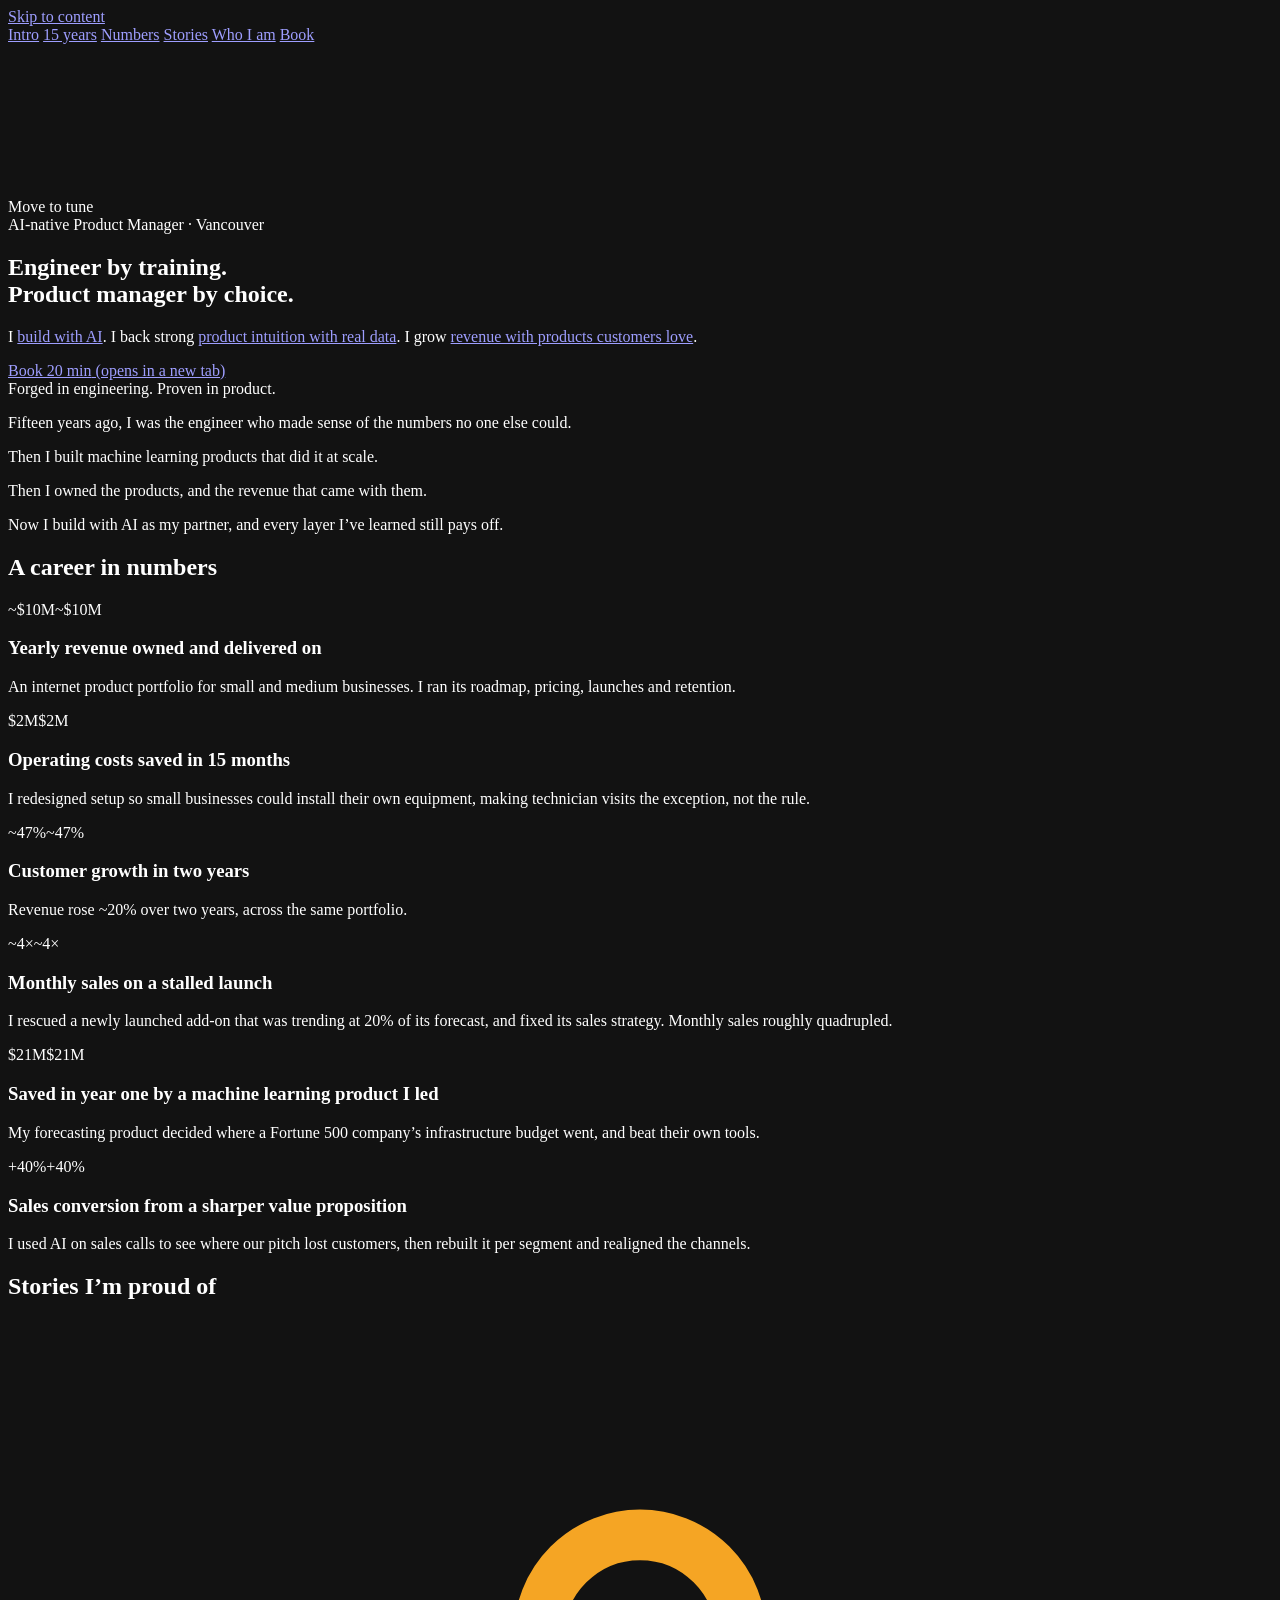
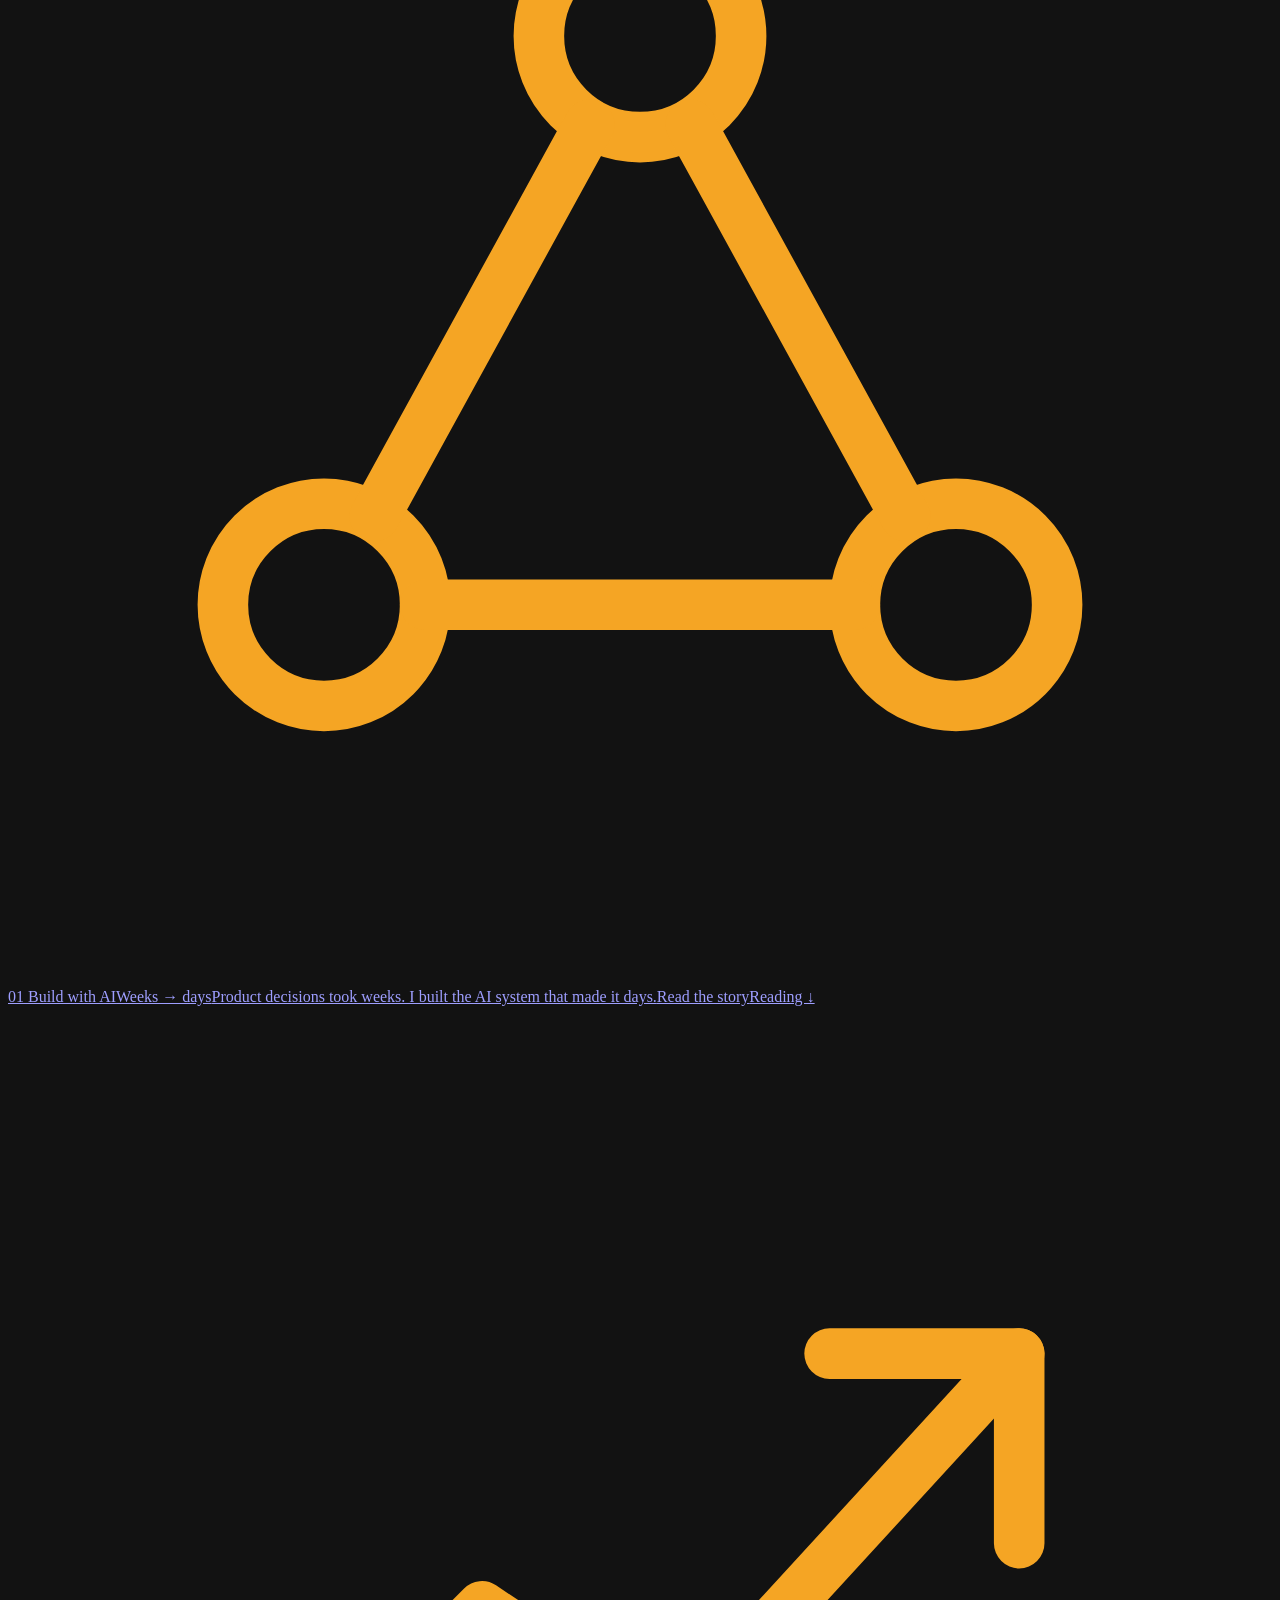
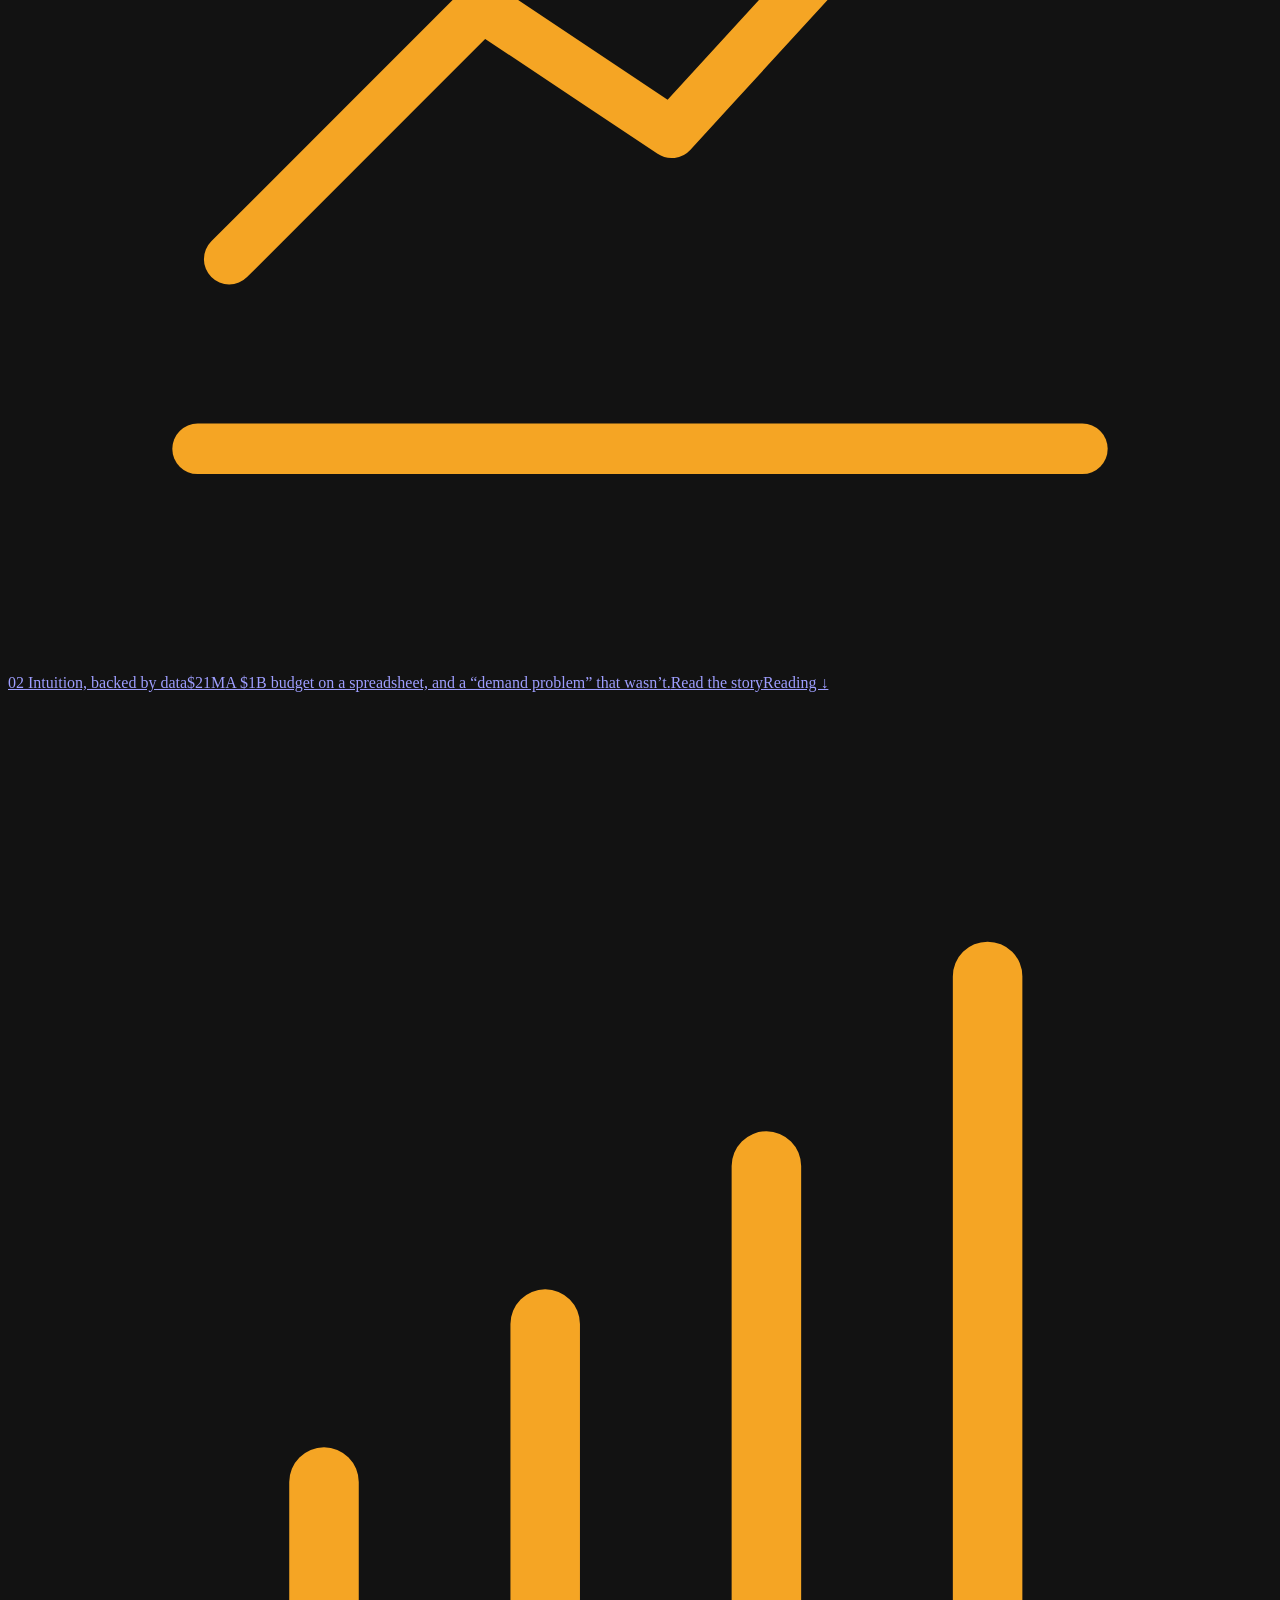
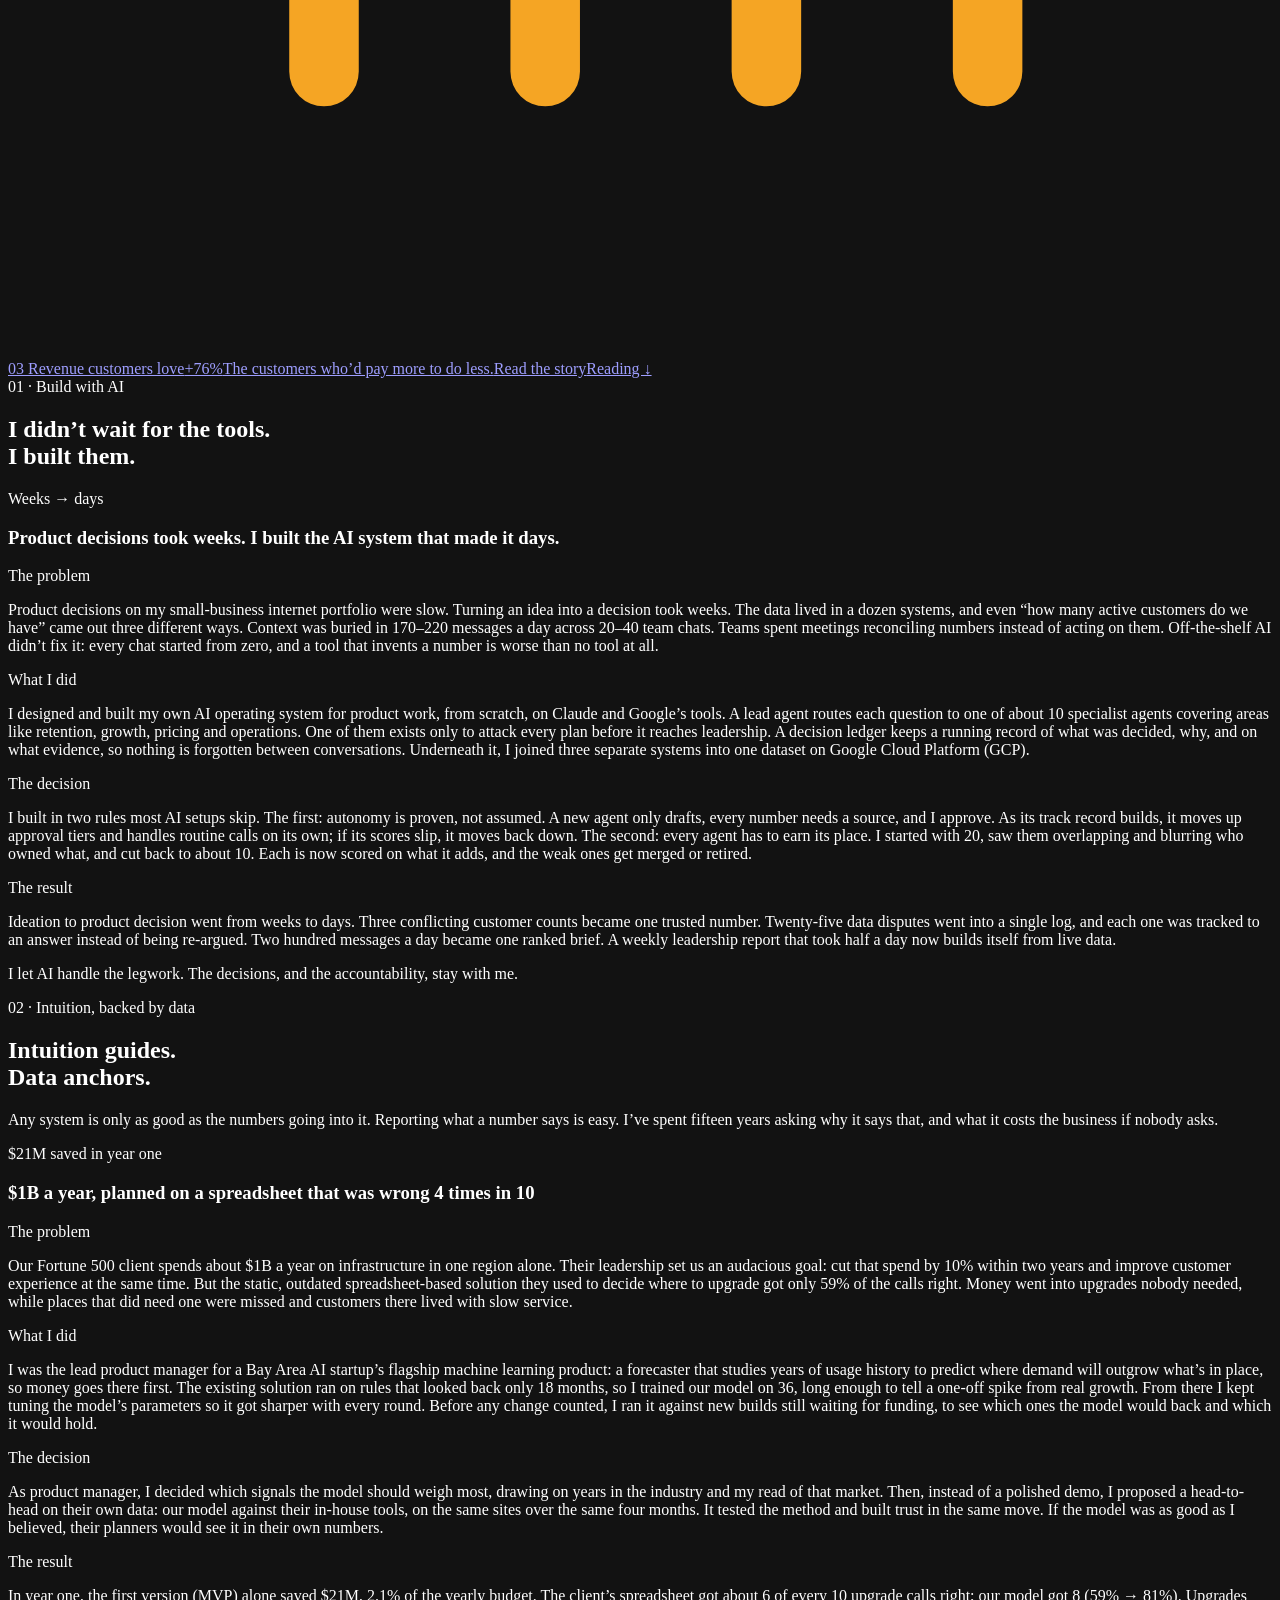
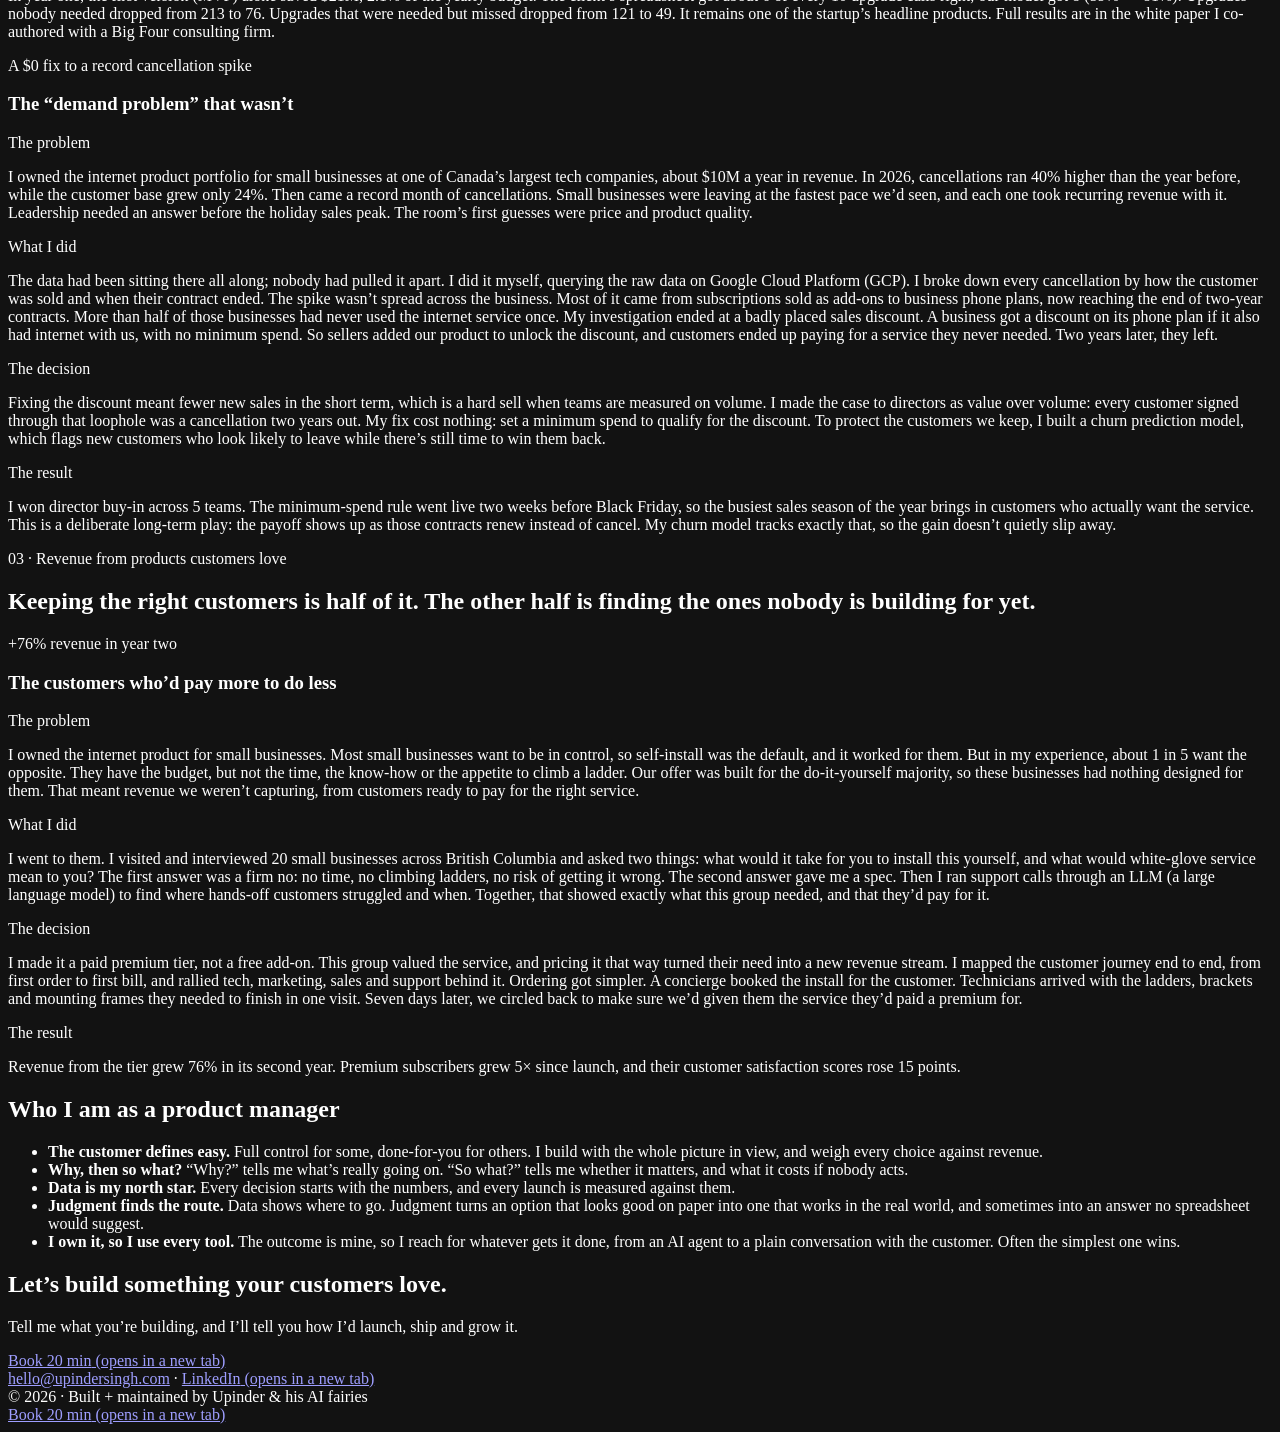
==== commit 4590aeea: "Changed cards to horizontal scrolling + full screen reader" ====
--- a/public/index.html
+++ b/public/index.html
@@ -24,8 +24,8 @@
 <link rel="icon" href="/favicon.svg" type="image/svg+xml">
 <link rel="apple-touch-icon" href="/apple-touch-icon.png">
 <script src="/js/flag.2026112501.js"></script>
-<link rel="stylesheet" href="/css/site.2026112511.css">
-<script src="/js/site.2026112511.js" defer></script>
+<link rel="stylesheet" href="/css/site.2026112513.css">
+<script src="/js/site.2026112513.js" defer></script>
 <script type="application/ld+json">{"@context":"https://schema.org","@type":"Person","name":"Upinder Singh","jobTitle":"AI-native Product Manager","url":"https://upindersingh.com/","address":{"@type":"PostalAddress","addressLocality":"Vancouver","addressRegion":"BC","addressCountry":"CA"},"sameAs":["https://www.linkedin.com/in/upindersingh86"]}</script>
 </head>
 <body>
@@ -35,9 +35,7 @@
   <a href="#hero" data-s="hero"><span>Intro</span><i></i></a>
   <a href="#years" data-s="years"><span>15 years</span><i></i></a>
   <a href="#numbers" data-s="numbers"><span>Numbers</span><i></i></a>
-  <a href="#build" data-s="build"><span>Build with AI</span><i></i></a>
-  <a href="#data" data-s="data"><span>Intuition + data</span><i></i></a>
-  <a href="#revenue" data-s="revenue"><span>Revenue</span><i></i></a>
+  <a href="#proof" data-s="proof"><span>Stories</span><i></i></a>
   <a href="#who" data-s="who"><span>Who I am</span><i></i></a>
   <a href="#book" data-s="book"><span>Book</span><i></i></a>
 </nav>
@@ -81,8 +79,9 @@
   </div>
 </section>
 
-<section id="proof" aria-label="Proof of the three promises">
+<section id="proof" aria-labelledby="proofH">
  <div class="wrap">
+  <h2 class="secH" id="proofH">Stories I&rsquo;m proud of</h2>
   <nav class="tabs pcards" aria-label="Pillars">
     <a class="tab pcard" href="#build" data-t="build"><span class="pvizw"><svg class="picon" viewBox="0 0 40 40" aria-hidden="true" focusable="false"><g fill="none" stroke="#f5a524" stroke-width="1.6" stroke-linecap="round"><circle cx="10" cy="28" r="3.2"/><circle cx="20" cy="10" r="3.2"/><circle cx="30" cy="28" r="3.2"/><path d="M11.6 25.2L18.4 12.8M21.6 12.8L28.4 25.2M13.2 28H26.8"/></g></svg></span><span class="pbody"><span class="ptop"><span class="ptl"><span class="tn">01</span> <span class="tl">Build with AI</span></span><span class="pstat">Weeks &rarr; days</span></span><span class="pdesc">Product decisions took weeks. I built the AI system that made it days.</span><span class="pbtn"><span class="pb1">Read the story</span><span class="pb2">Reading &darr;</span></span></span></a>
     <a class="tab pcard" href="#data" data-t="data"><span class="pvizw"><svg class="picon" viewBox="0 0 40 40" aria-hidden="true" focusable="false"><g fill="none" stroke="#f5a524" stroke-width="1.6" stroke-linecap="round" stroke-linejoin="round"><path d="M6 33H34"/><path d="M7 27L15 19L21 23L32 11"/><path d="M26 11H32V17"/></g></svg></span><span class="pbody"><span class="ptop"><span class="ptl"><span class="tn">02</span> <span class="tl">Intuition, backed by data</span></span><span class="pstat">$21M</span></span><span class="pdesc">A $1B budget on a spreadsheet, and a &ldquo;demand problem&rdquo; that wasn&rsquo;t.</span><span class="pbtn"><span class="pb1">Read the story</span><span class="pb2">Reading &darr;</span></span></span></a>
@@ -167,7 +166,7 @@
 </section>
 </main>
 
-<footer>&copy; 2026 Upinder Singh &middot; Vancouver</footer>
+<footer>&copy; 2026 &middot; Built + maintained by Upinder &amp; his AI fairies</footer>
 <a class="btn float hide" id="floatBook" href="https://cal.com/meet-upinder/intro" target="_blank" rel="noopener noreferrer">Book 20 min<span class="sr"> (opens in a new tab)</span></a>
 </body>
 </html>
